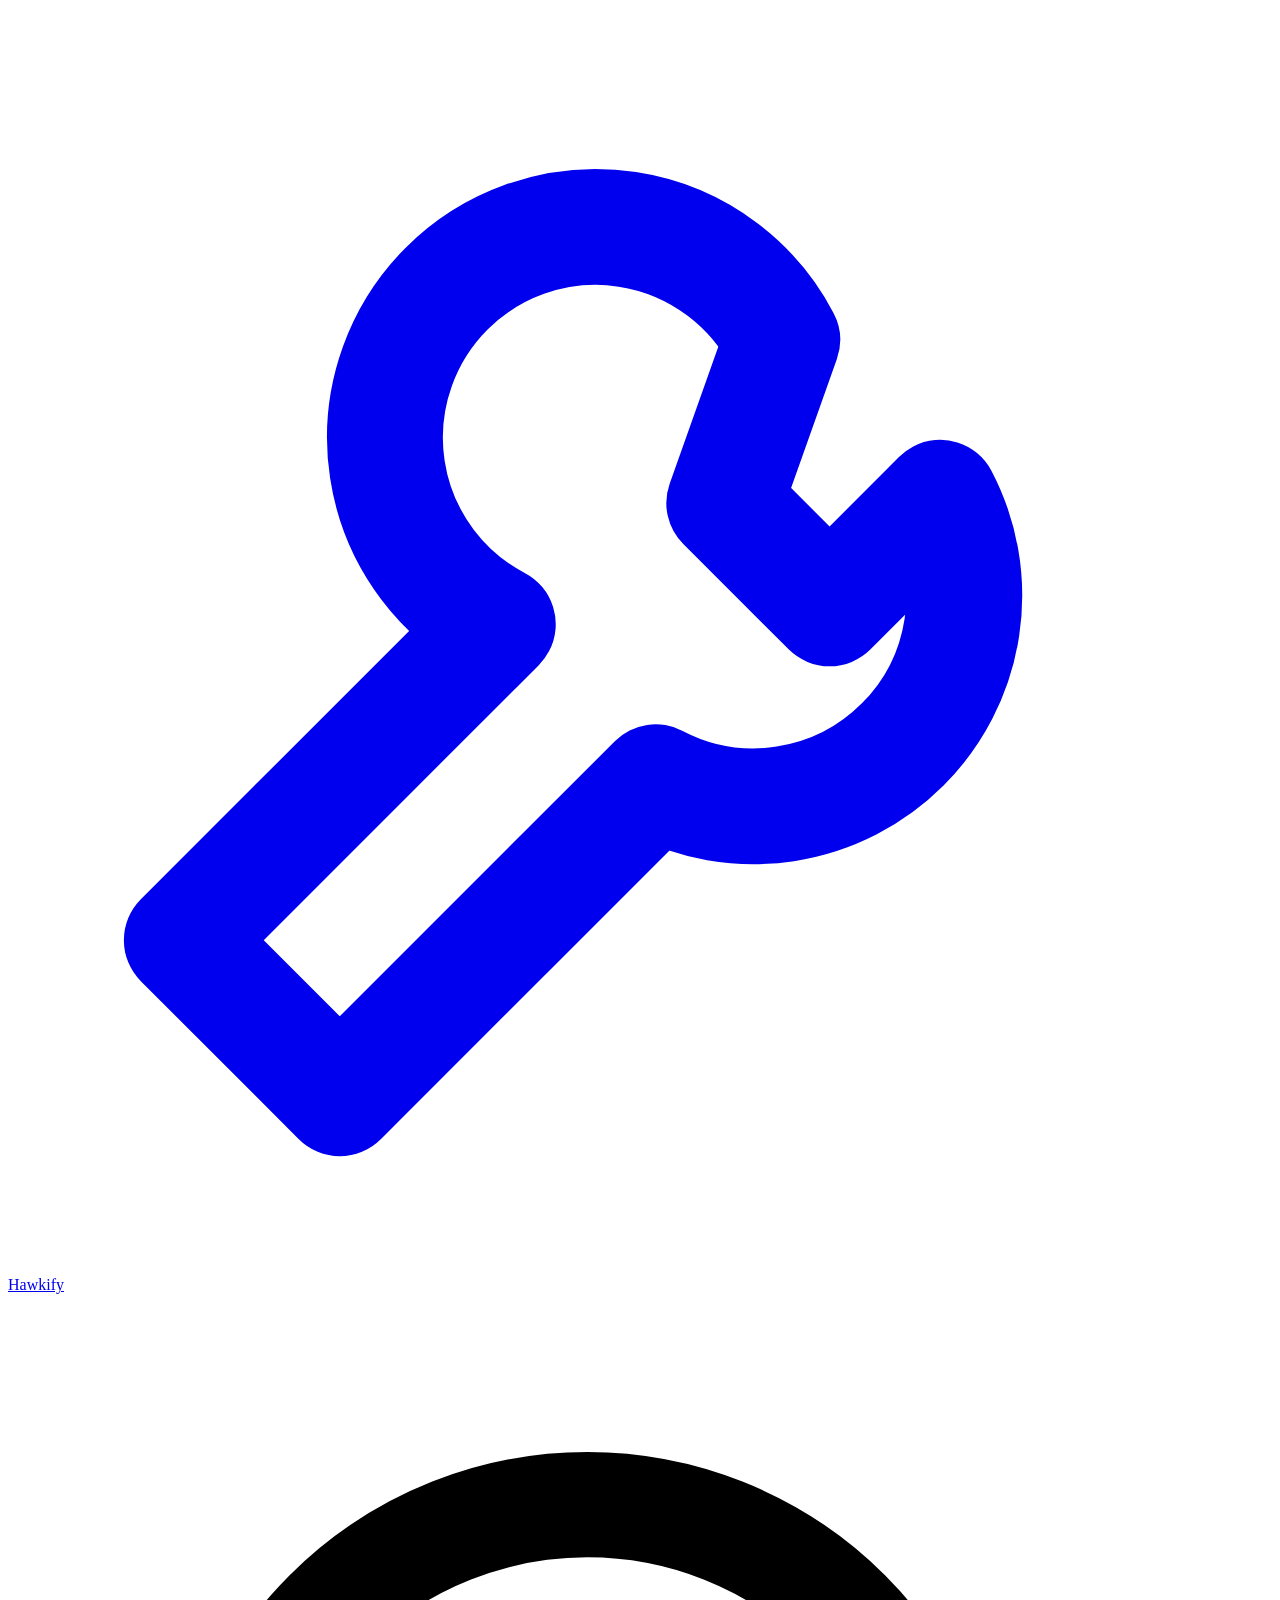
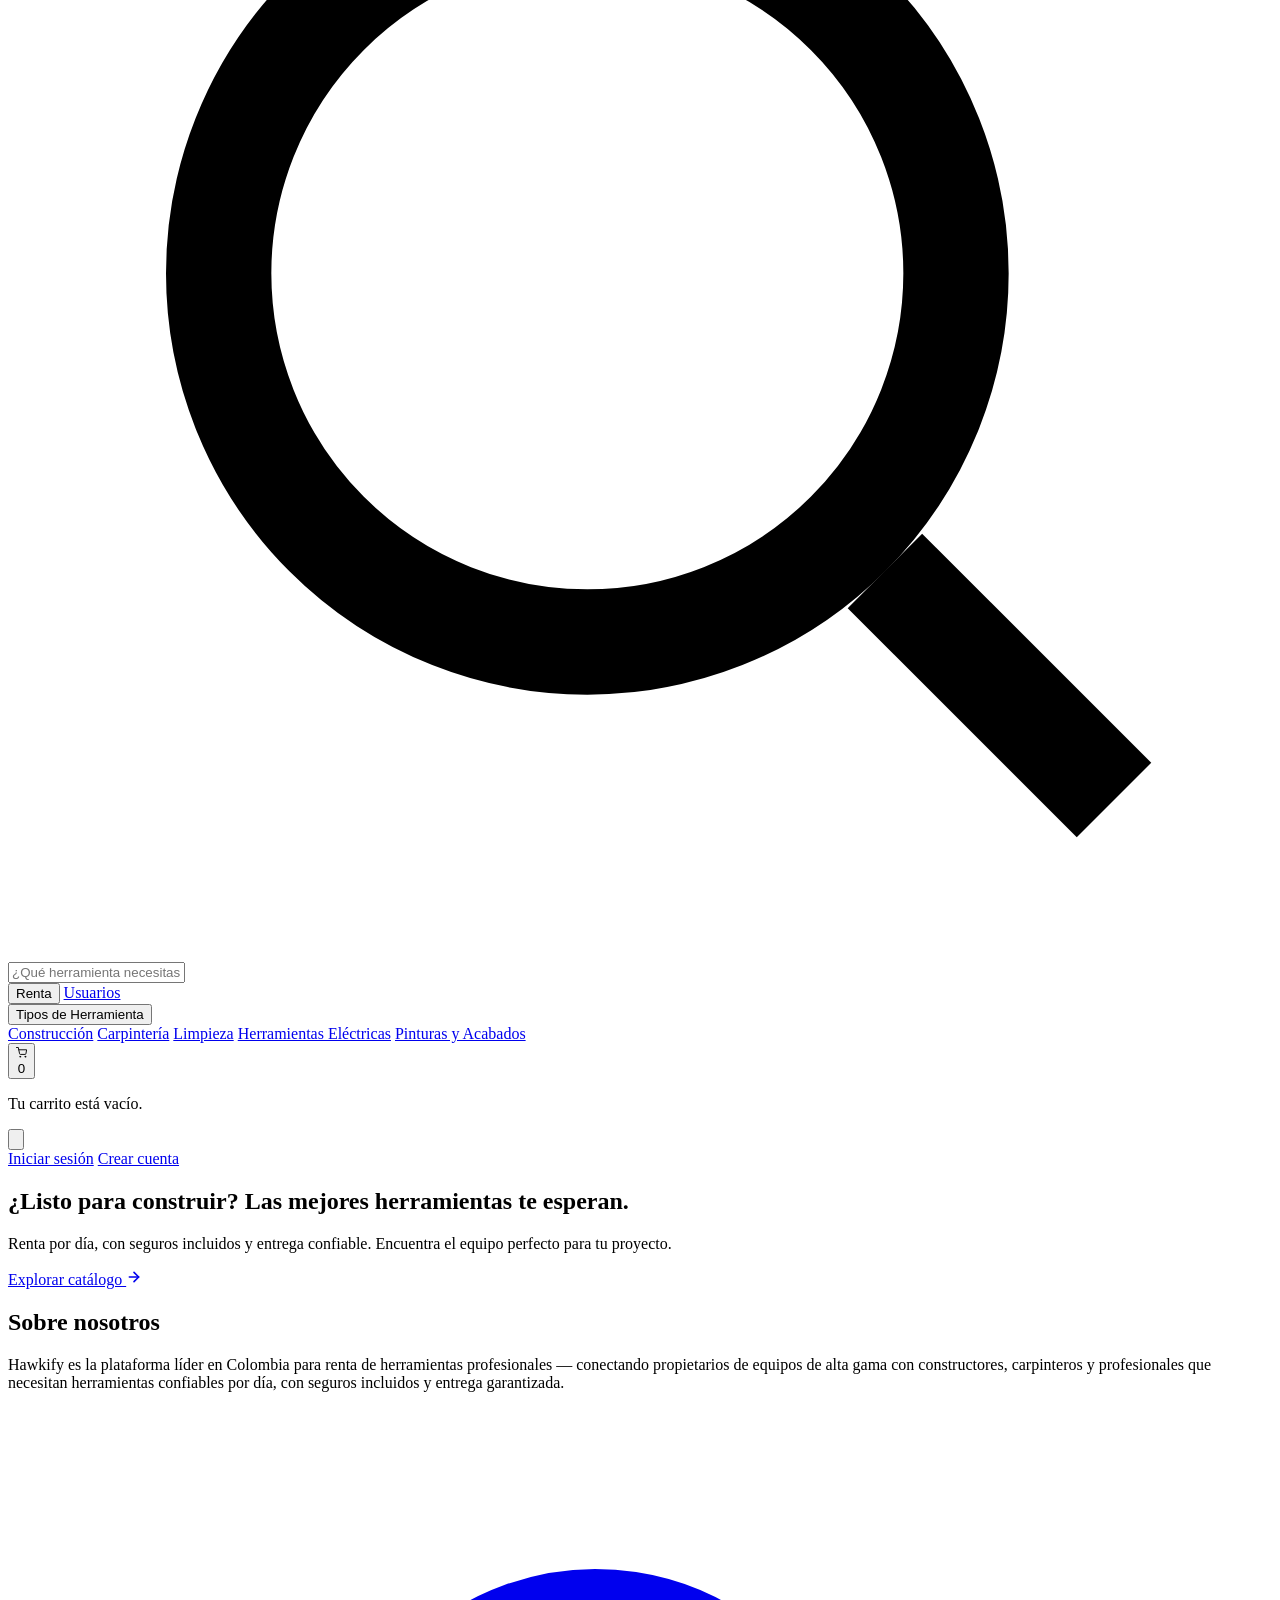
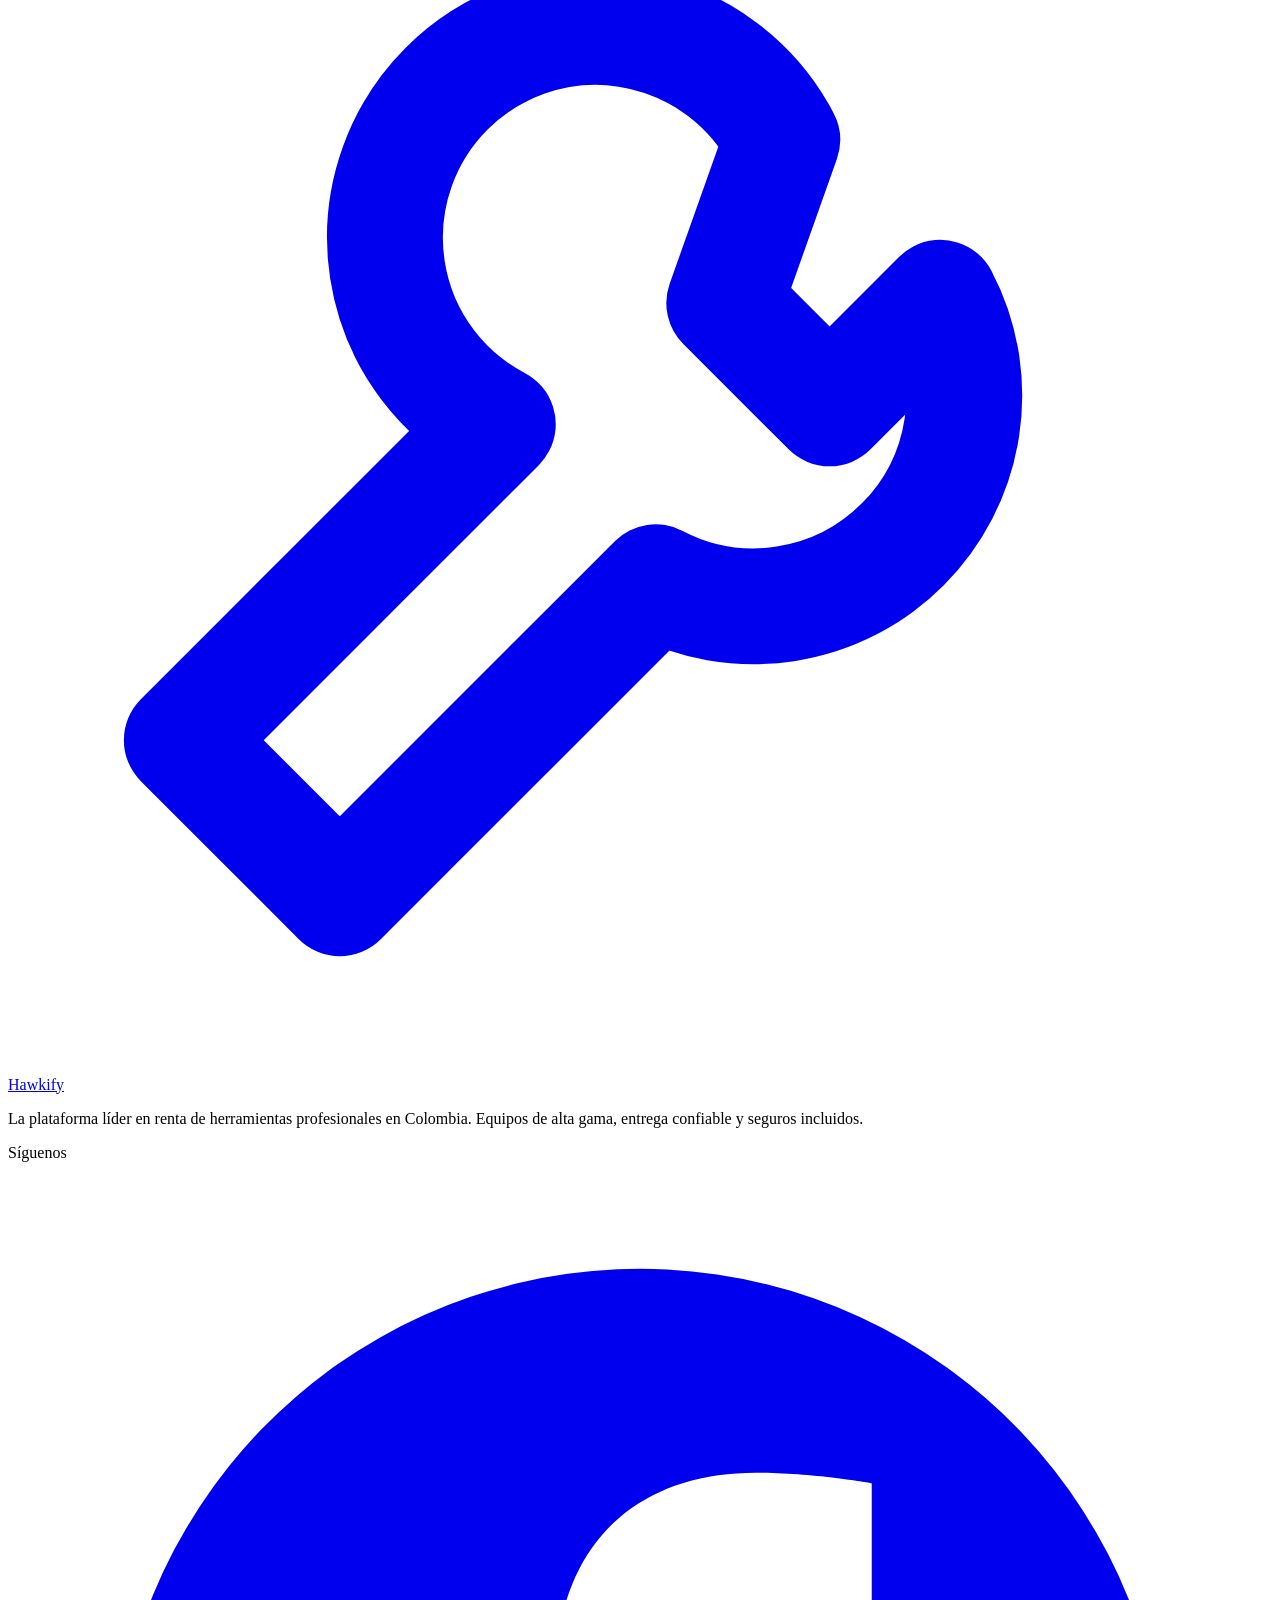
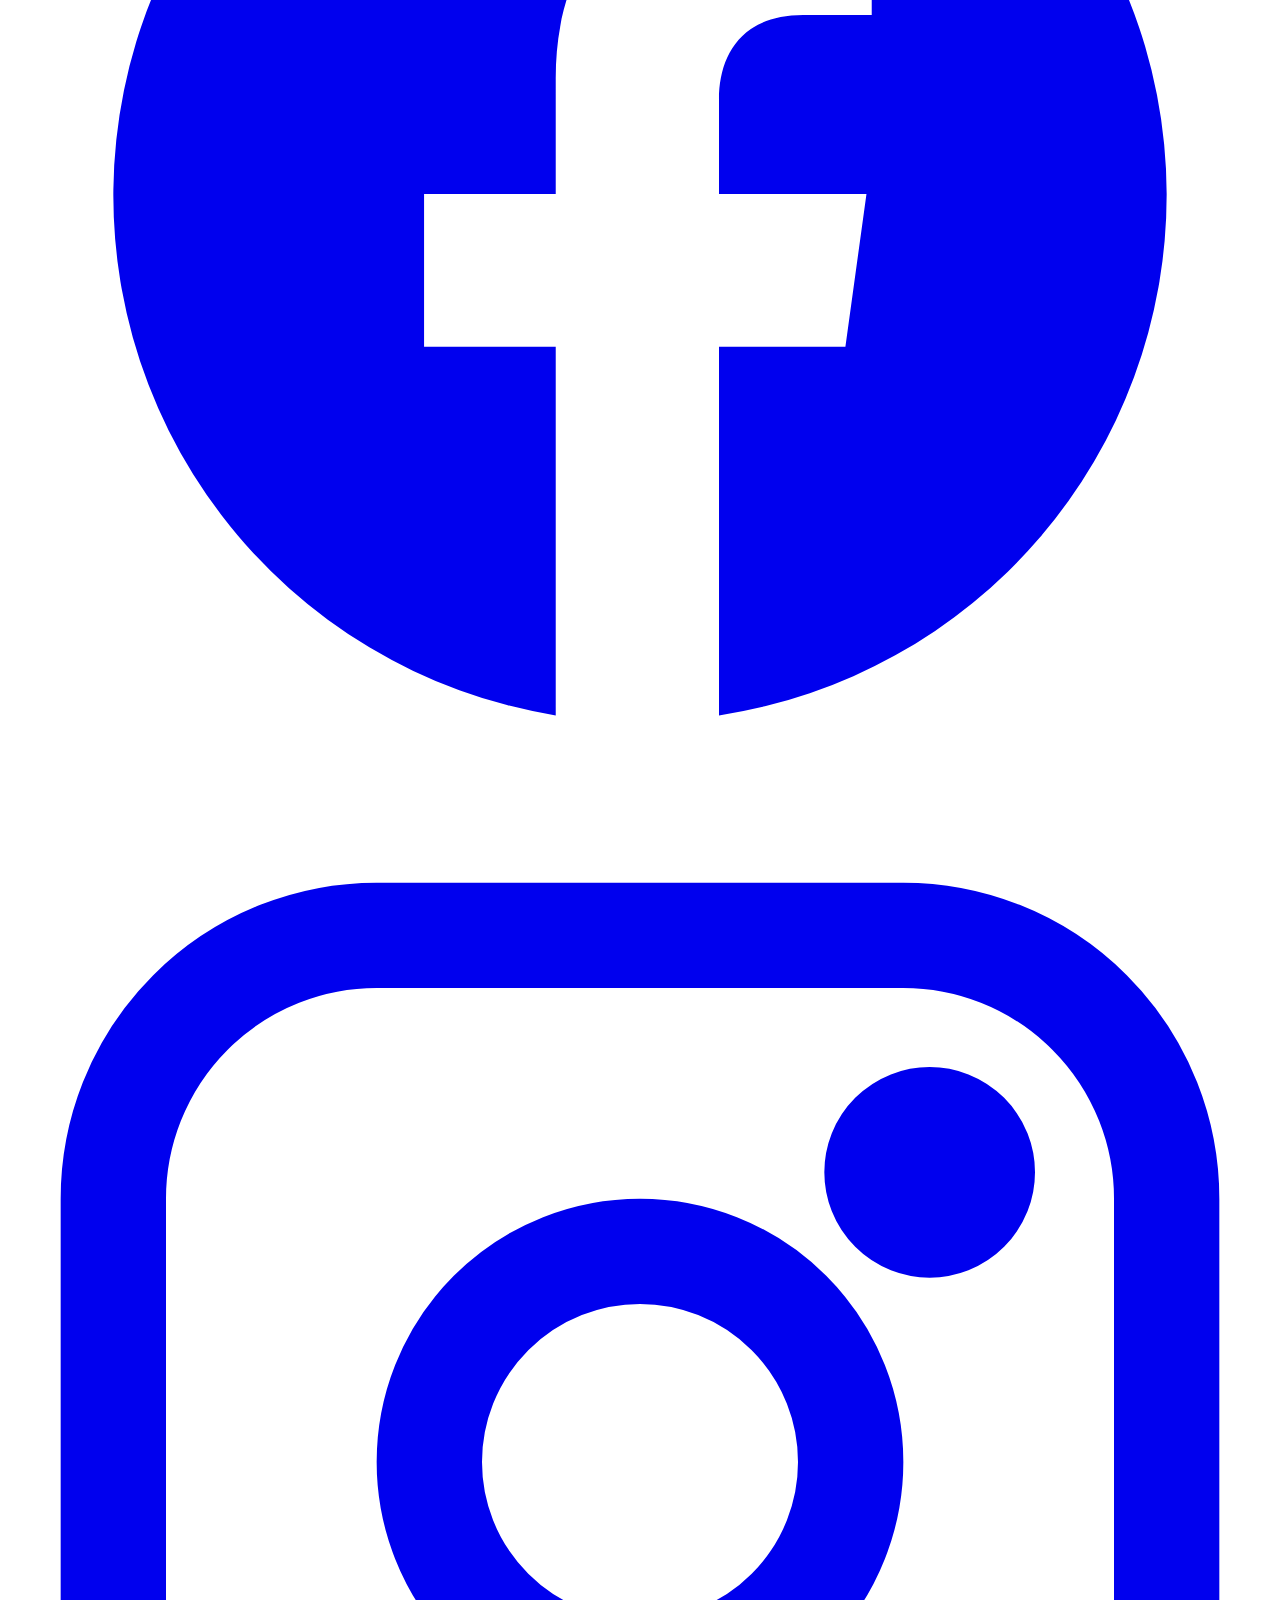
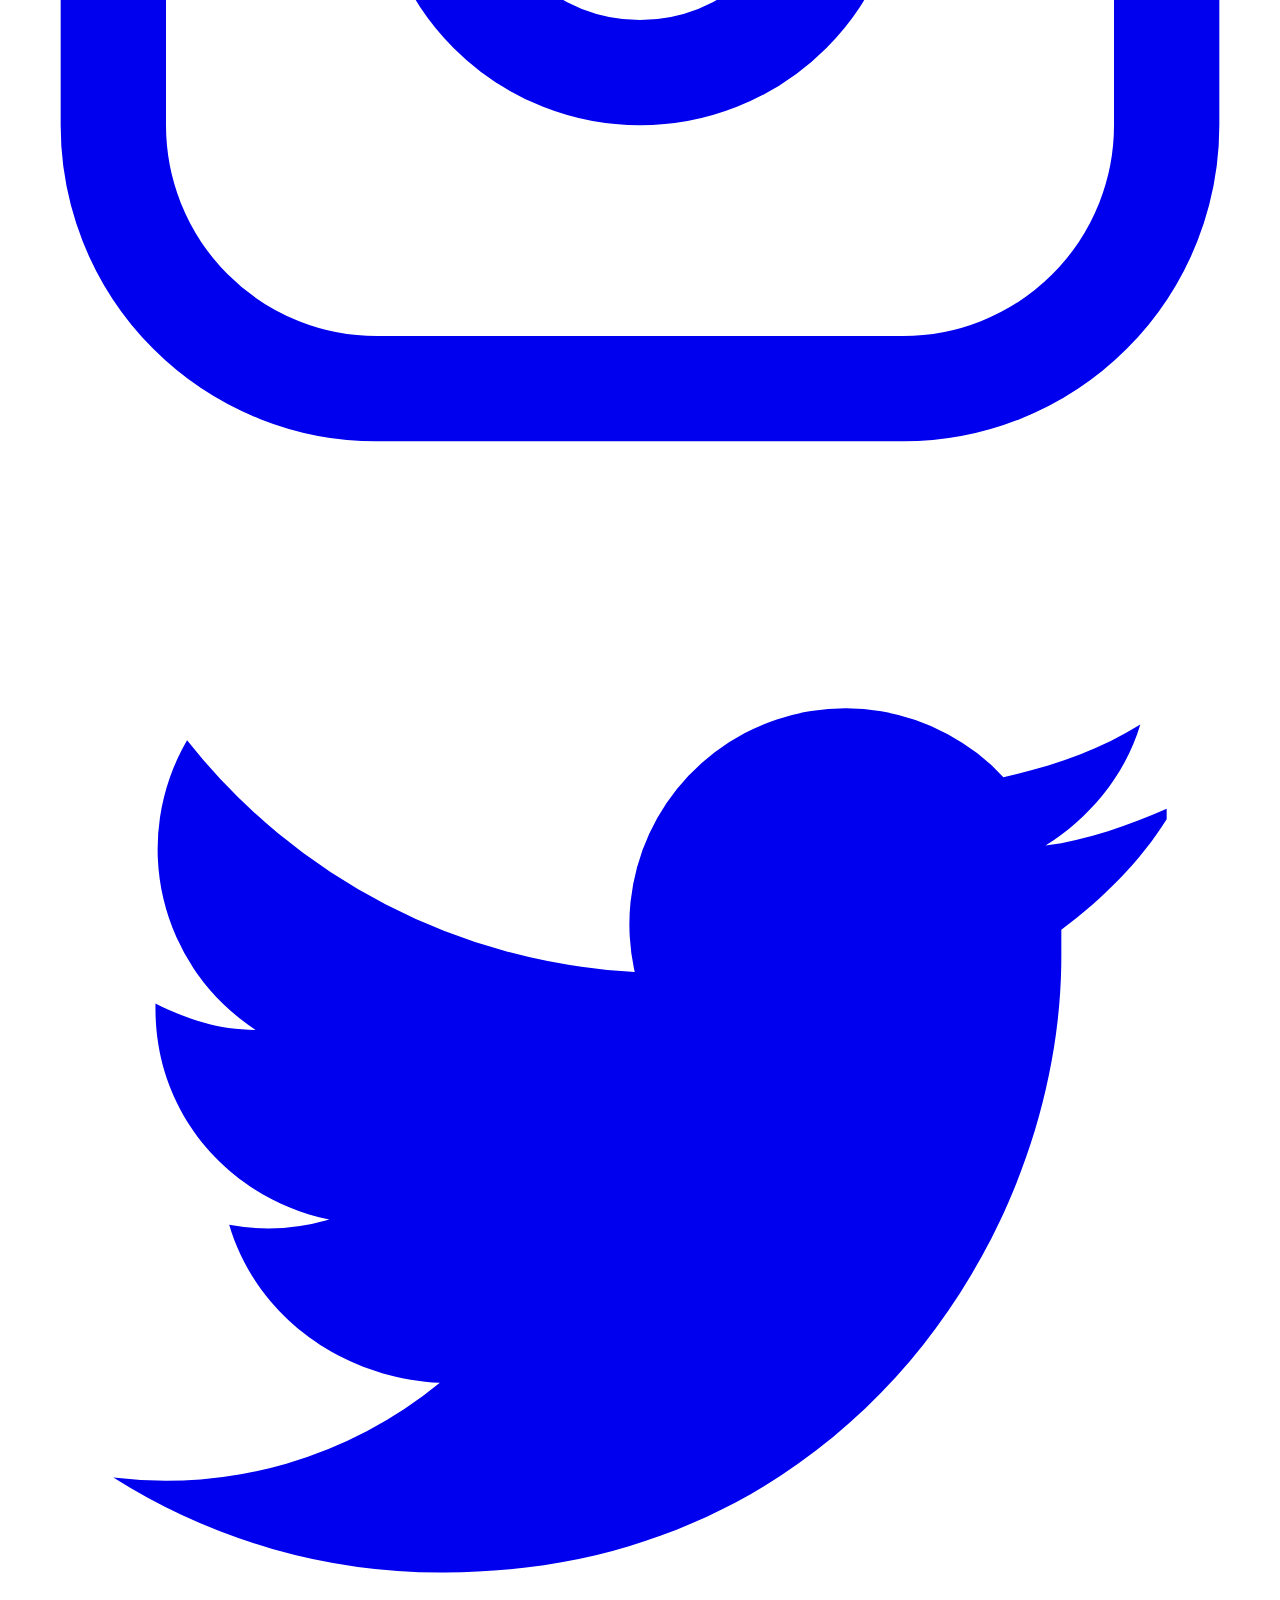
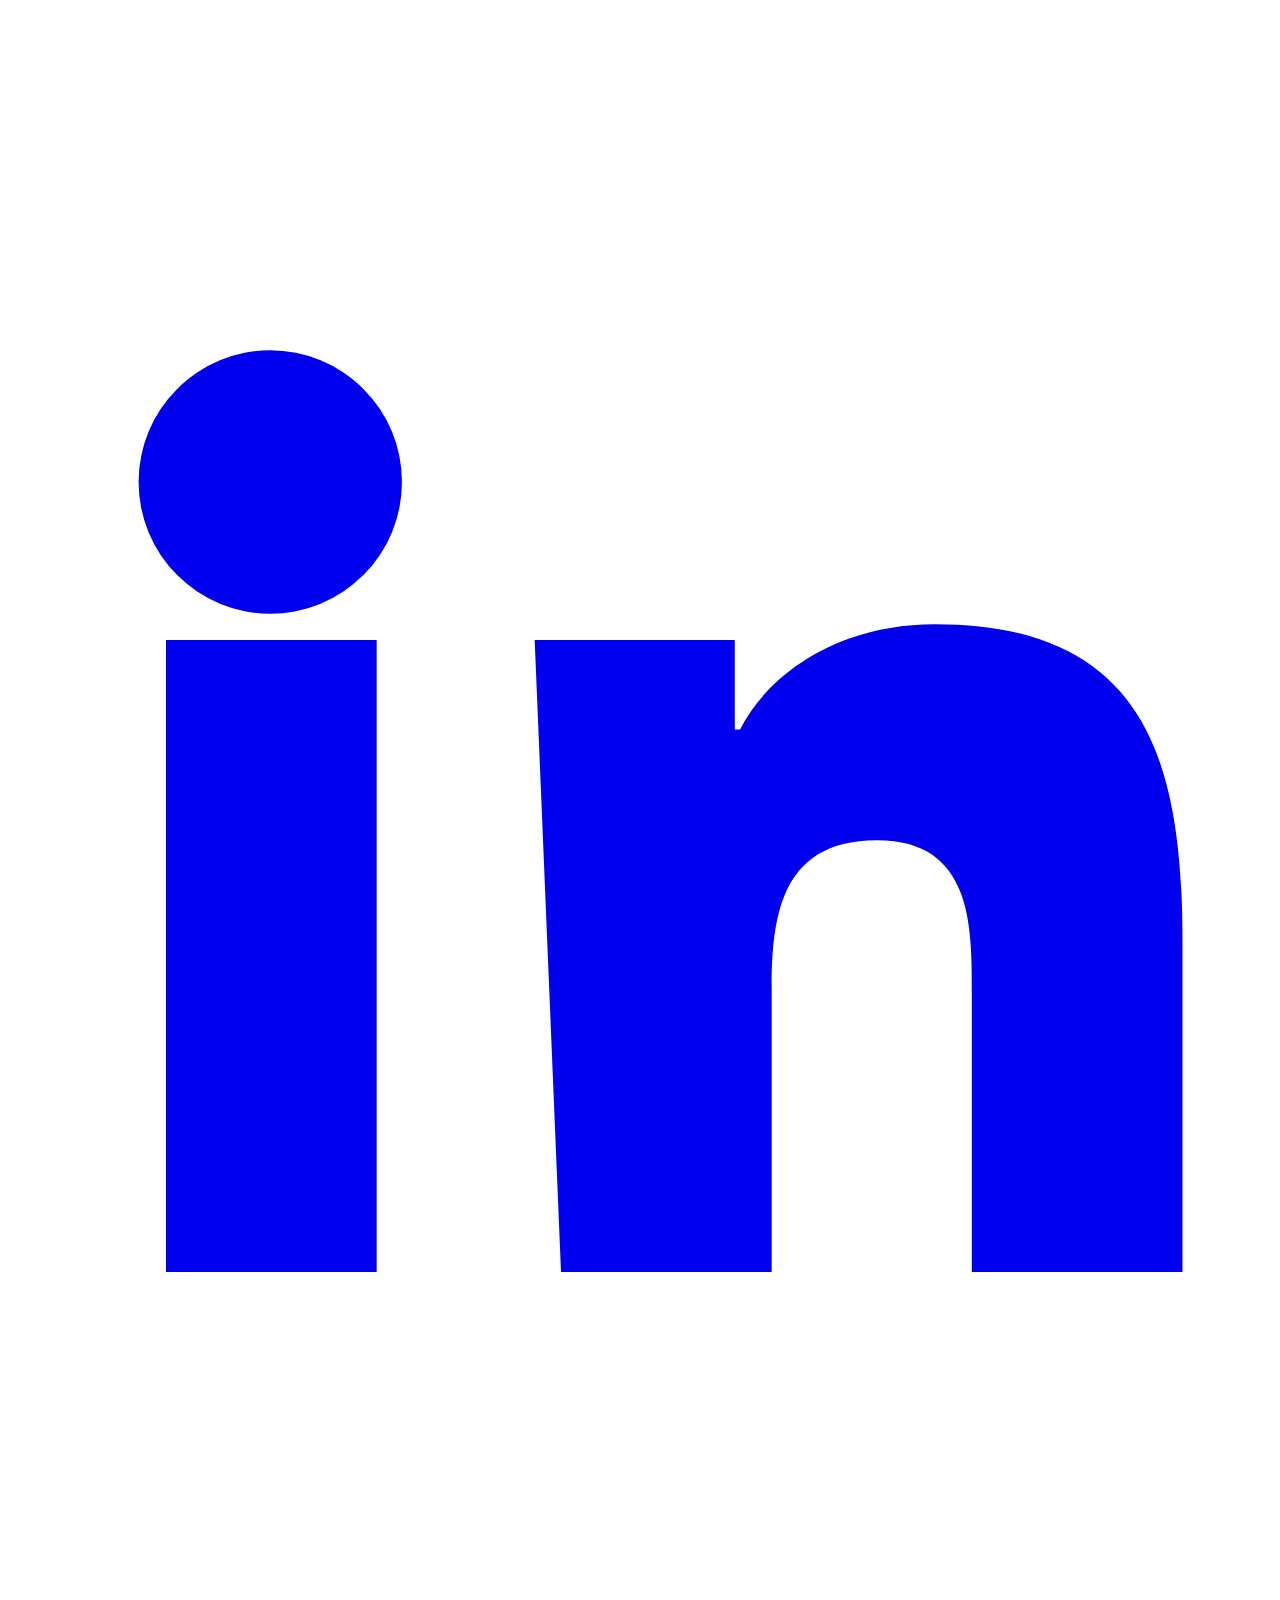
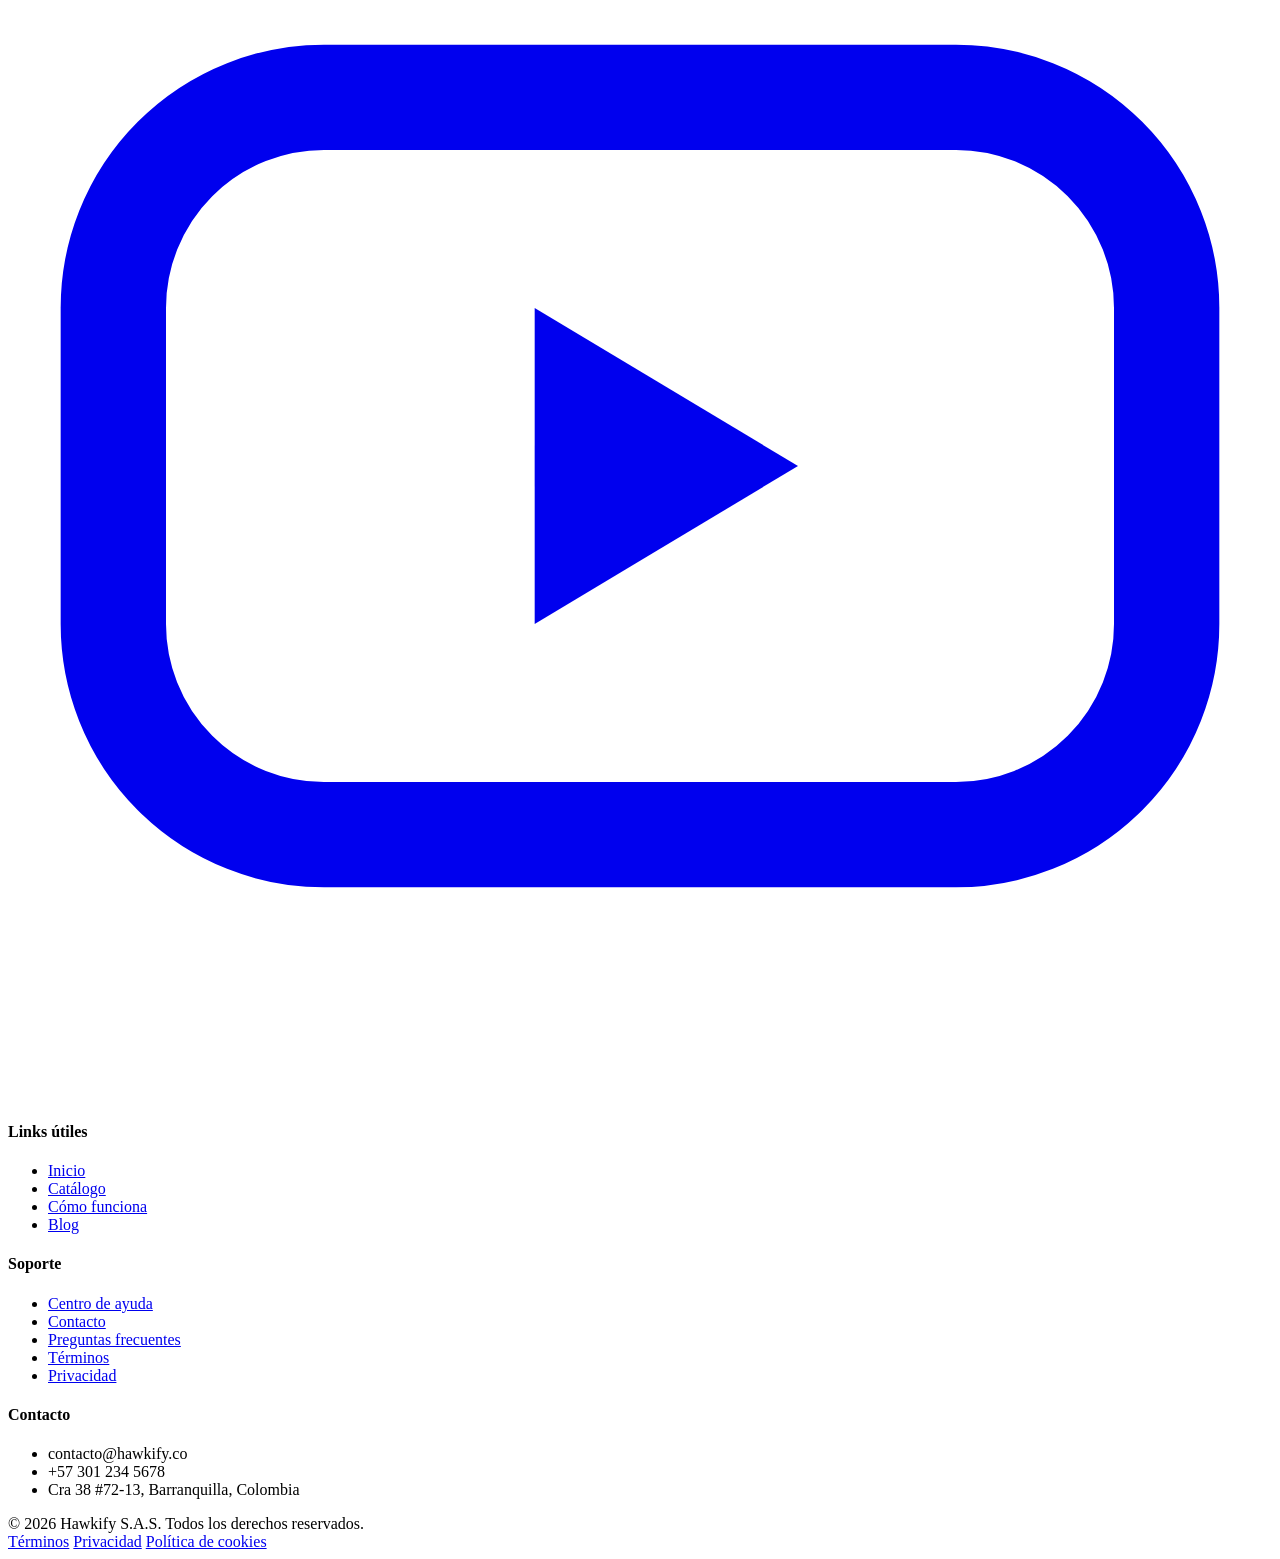
==== index.html @ 048ecea6 "Add files via upload" ====
<!DOCTYPE html>
<html lang="es">
<head>
<meta charset="UTF-8">
<meta name="viewport" content="width=device-width, initial-scale=1.0">
<title>Hawkify — Renta de herramientas profesionales</title>
<link rel="stylesheet" href="css/style.css">
</head>
<body>

<!-- ================= HEADER ================= -->
<header class="site-header">
  <div class="container">

    <a href="index.html" class="logo">
      <span class="logo-mark">
        <svg viewBox="0 0 24 24" fill="none" stroke="currentColor" stroke-width="2.2" stroke-linecap="round" stroke-linejoin="round"><path d="M14.7 6.3a4 4 0 1 0-5.4 5.4l-6 6 3 3 6-6a4 4 0 0 0 5.4-5.4l-2.1 2.1-2-2z"/></svg>
      </span>
      <span>Hawkify</span>
    </a>

    <div class="header-search">
      <svg viewBox="0 0 24 24" fill="none" stroke="currentColor" stroke-width="2"><circle cx="11" cy="11" r="7"/><line x1="21" y1="21" x2="16.65" y2="16.65"/></svg>
      <input type="text" placeholder="¿Qué herramienta necesitas hoy?" aria-label="Buscar herramienta">
    </div>

    <nav class="main-nav">
      <button class="nav-pill">Renta</button>
      <a href="#" class="nav-link">Usuarios</a>

      <div class="dropdown-wrap">
        <button class="nav-link" data-dropdown-toggle="tools-dropdown" aria-haspopup="true">Tipos de Herramienta</button>
        <div class="dropdown-panel" id="tools-dropdown">
          <a href="catalogo.html?cat=Construcci%C3%B3n">Construcción</a>
          <a href="catalogo.html?cat=Carpinter%C3%ADa">Carpintería</a>
          <a href="catalogo.html?cat=Limpieza">Limpieza</a>
          <a href="catalogo.html?cat=Herramientas+El%C3%A9ctricas">Herramientas Eléctricas</a>
          <a href="catalogo.html?cat=Pintura+y+Acabados">Pinturas y Acabados</a>
        </div>
      </div>
    </nav>

    <div class="header-icons">
      <div class="dropdown-wrap">
        <button class="icon-btn" data-dropdown-toggle="cart-dropdown" aria-label="Carrito" aria-haspopup="true">
          <svg viewBox="0 0 24 24" fill="none" stroke="currentColor" stroke-width="2" stroke-linecap="round" stroke-linejoin="round"><circle cx="9" cy="21" r="1"/><circle cx="20" cy="21" r="1"/><path d="M1 1h4l2.68 13.39a2 2 0 0 0 2 1.61h9.72a2 2 0 0 0 2-1.61L23 6H6"/></svg>
          <span class="cart-badge" id="cart-badge">0</span>
        </button>
        <div class="dropdown-panel cart-dropdown-panel" id="cart-dropdown">
          <p class="cart-empty">Tu carrito está vacío.</p>
        </div>
      </div>

      <div class="dropdown-wrap">
        <button class="icon-btn" data-dropdown-toggle="account-dropdown" aria-label="Cuenta" aria-haspopup="true">
          <svg viewBox="0 0 24 24" fill="none" stroke="currentColor" stroke-width="2" stroke-linecap="round" stroke-linejoin="round"><path d="M20 21v-2a4 4 0 0 0-4-4H8a4 4 0 0 0-4 4v2"/><circle cx="12" cy="7" r="4"/></svg>
        </button>
        <div class="dropdown-panel account-panel" id="account-dropdown">
          <a href="login.html">Iniciar sesión</a>
          <a href="signup.html">Crear cuenta</a>
        </div>
      </div>
    </div>

    <div class="header-flex-spacer"></div>

  </div>
</header>

<!-- ================= HERO ================= -->
<section class="hero">
  <div class="container">
    <h1>¿Listo para construir? Las mejores herramientas te esperan.</h1>
    <p>Renta por día, con seguros incluidos y entrega confiable. Encuentra el equipo perfecto para tu proyecto.</p>
    <a href="catalogo.html" class="btn btn-gold">
      Explorar catálogo
      <svg viewBox="0 0 24 24" fill="none" stroke="currentColor" stroke-width="2.4" stroke-linecap="round" stroke-linejoin="round" width="16" height="16"><line x1="5" y1="12" x2="19" y2="12"/><polyline points="12 5 19 12 12 19"/></svg>
    </a>
  </div>
</section>

<!-- ================= SOBRE NOSOTROS ================= -->
<section class="about">
  <div class="container">
    <h2>Sobre nosotros</h2>
    <p>Hawkify es la plataforma líder en Colombia para renta de herramientas profesionales — conectando propietarios de equipos de alta gama con constructores, carpinteros y profesionales que necesitan herramientas confiables por día, con seguros incluidos y entrega garantizada.</p>
  </div>
</section>

<!-- ================= FILAS POR CATEGORÍA ================= -->
<section class="container" id="home-rows">
  <!-- Generado por JavaScript: renderHomeRows() en js/script.js -->
</section>

<!-- ================= FOOTER ================= -->
<footer class="site-footer">
  <div class="container">
    <div class="footer-grid">

      <div class="footer-about">
        <a href="index.html" class="logo">
          <span class="logo-mark">
            <svg viewBox="0 0 24 24" fill="none" stroke="currentColor" stroke-width="2.2" stroke-linecap="round" stroke-linejoin="round"><path d="M14.7 6.3a4 4 0 1 0-5.4 5.4l-6 6 3 3 6-6a4 4 0 0 0 5.4-5.4l-2.1 2.1-2-2z"/></svg>
          </span>
          <span>Hawkify</span>
        </a>
        <p>La plataforma líder en renta de herramientas profesionales en Colombia. Equipos de alta gama, entrega confiable y seguros incluidos.</p>
        <span class="footer-label" style="margin-top:20px;">Síguenos</span>
        <div class="social-row">
          <a href="#" aria-label="Facebook"><svg viewBox="0 0 24 24" fill="currentColor"><path d="M22 12a10 10 0 1 0-11.6 9.9v-7H7.9V12h2.5V9.8c0-2.5 1.5-3.9 3.8-3.9 1.1 0 2.2.2 2.2.2v2.5h-1.3c-1.2 0-1.6.8-1.6 1.6V12h2.8l-.4 2.9h-2.4v7A10 10 0 0 0 22 12"/></svg></a>
          <a href="#" aria-label="Instagram"><svg viewBox="0 0 24 24" fill="none" stroke="currentColor" stroke-width="2"><rect x="2" y="2" width="20" height="20" rx="5"/><circle cx="12" cy="12" r="4"/><circle cx="17.5" cy="6.5" r="1"/></svg></a>
          <a href="#" aria-label="Twitter"><svg viewBox="0 0 24 24" fill="currentColor"><path d="M22 5.9c-.7.3-1.5.6-2.3.7.8-.5 1.5-1.3 1.8-2.3-.8.5-1.7.8-2.6 1a4.1 4.1 0 0 0-7 3.7A11.6 11.6 0 0 1 3.4 4.6a4.1 4.1 0 0 0 1.3 5.5c-.7 0-1.3-.2-1.9-.5v.1c0 2 1.4 3.6 3.3 4a4.1 4.1 0 0 1-1.9.1c.5 1.7 2.1 2.9 4 3A8.2 8.2 0 0 1 2 18.6a11.6 11.6 0 0 0 6.3 1.8c7.5 0 11.7-6.3 11.7-11.7v-.5c.8-.6 1.5-1.3 2-2.1"/></svg></a>
          <a href="#" aria-label="LinkedIn"><svg viewBox="0 0 24 24" fill="currentColor"><path d="M4.98 3.5a2.5 2.5 0 1 1 0 5 2.5 2.5 0 0 1 0-5M3 9h4v12H3zM10 9h3.8v1.7h.1c.5-1 1.8-2 3.7-2 4 0 4.7 2.6 4.7 6V21h-4v-5.3c0-1.3 0-2.9-1.8-2.9s-2 1.4-2 2.8V21h-4z"/></svg></a>
          <a href="#" aria-label="YouTube"><svg viewBox="0 0 24 24" fill="none" stroke="currentColor" stroke-width="2"><rect x="2" y="5" width="20" height="14" rx="4"/><polygon points="10 9 15 12 10 15" fill="currentColor" stroke="none"/></svg></a>
        </div>
      </div>

      <div class="footer-col">
        <h4>Links útiles</h4>
        <ul>
          <li><a href="index.html">Inicio</a></li>
          <li><a href="catalogo.html">Catálogo</a></li>
          <li><a href="#">Cómo funciona</a></li>
          <li><a href="#">Blog</a></li>
        </ul>
      </div>

      <div class="footer-col">
        <h4>Soporte</h4>
        <ul>
          <li><a href="#">Centro de ayuda</a></li>
          <li><a href="#">Contacto</a></li>
          <li><a href="faq.html">Preguntas frecuentes</a></li>
          <li><a href="#">Términos</a></li>
          <li><a href="#">Privacidad</a></li>
        </ul>
      </div>

      <div class="footer-col">
        <h4>Contacto</h4>
        <ul class="footer-contact">
          <li>contacto@hawkify.co</li>
          <li>+57 301 234 5678</li>
          <li>Cra 38 #72-13, Barranquilla, Colombia</li>
        </ul>
      </div>

    </div>

    <div class="footer-bottom">
      <span>© 2026 Hawkify S.A.S. Todos los derechos reservados.</span>
      <div class="legal-links">
        <a href="#">Términos</a>
        <a href="#">Privacidad</a>
        <a href="#">Política de cookies</a>
      </div>
    </div>
  </div>
</footer>

<script src="js/products.js"></script>
<script src="js/script.js"></script>
</body>
</html>
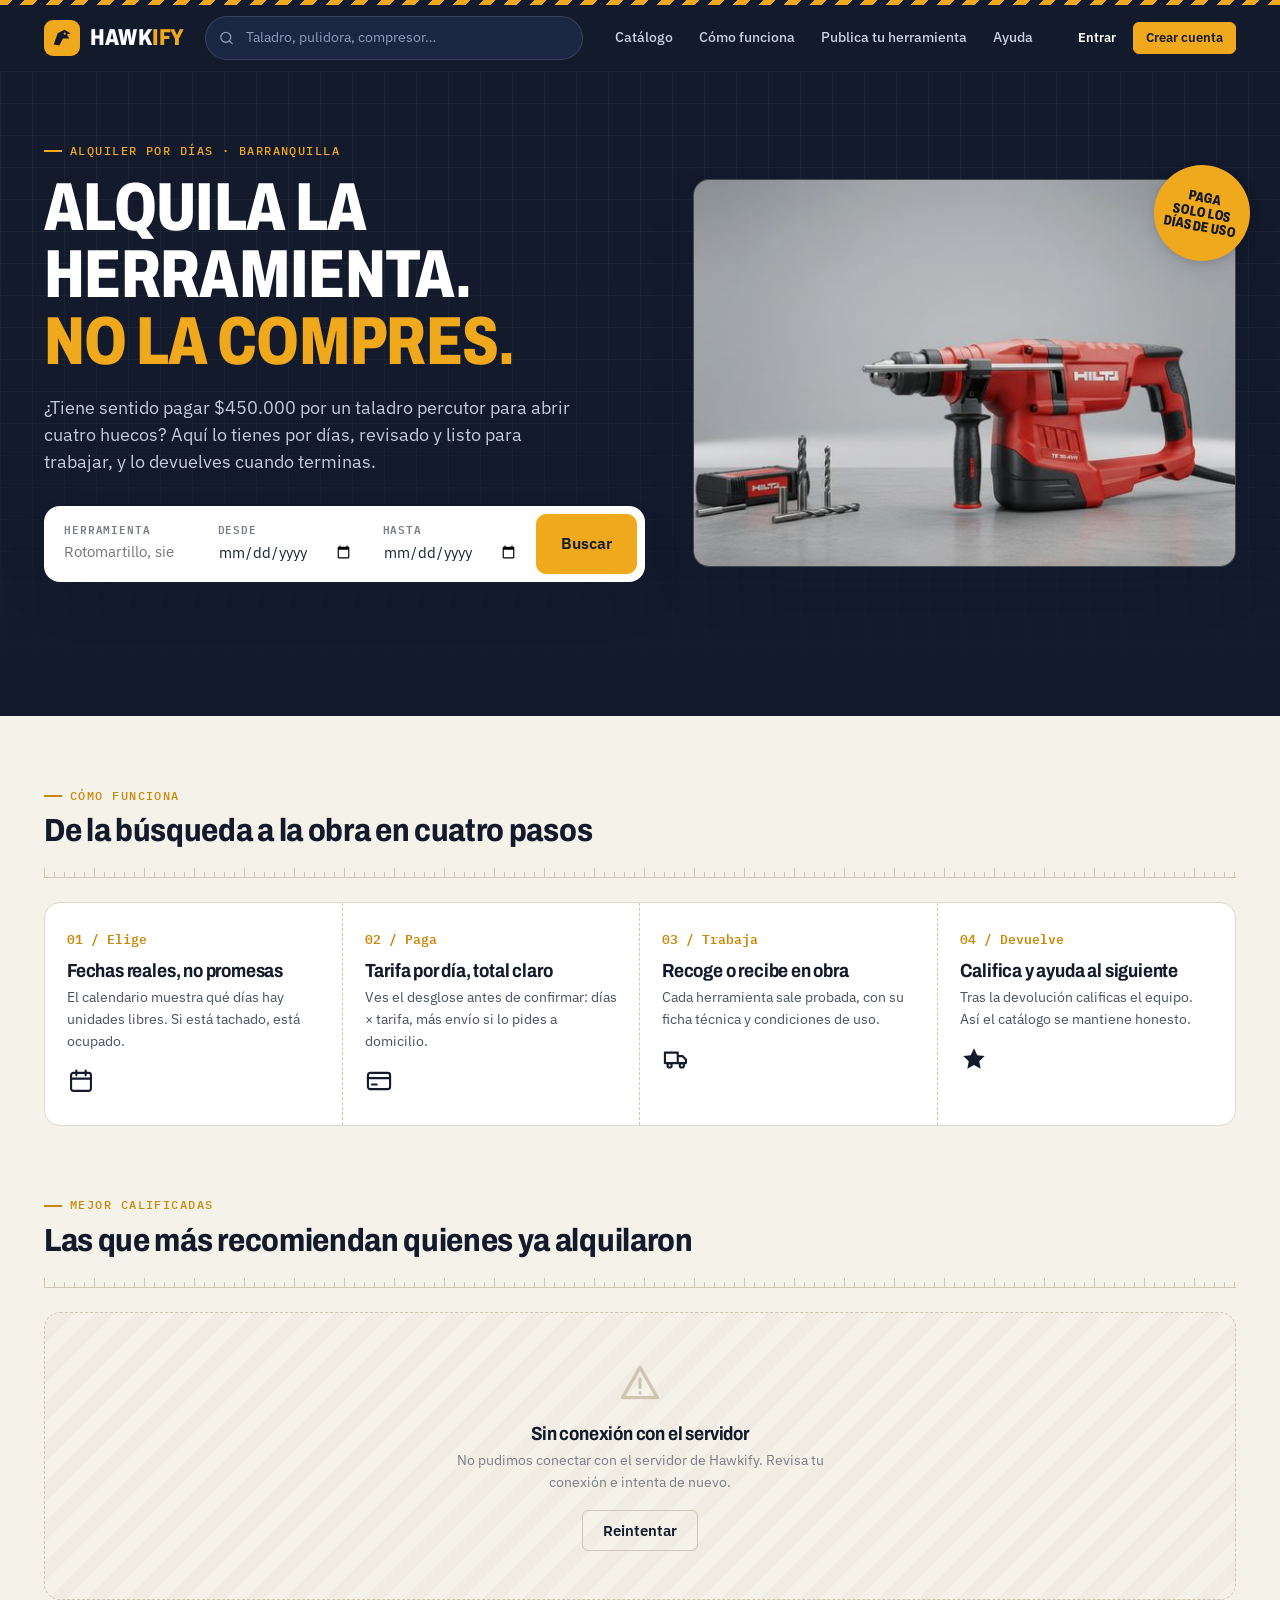
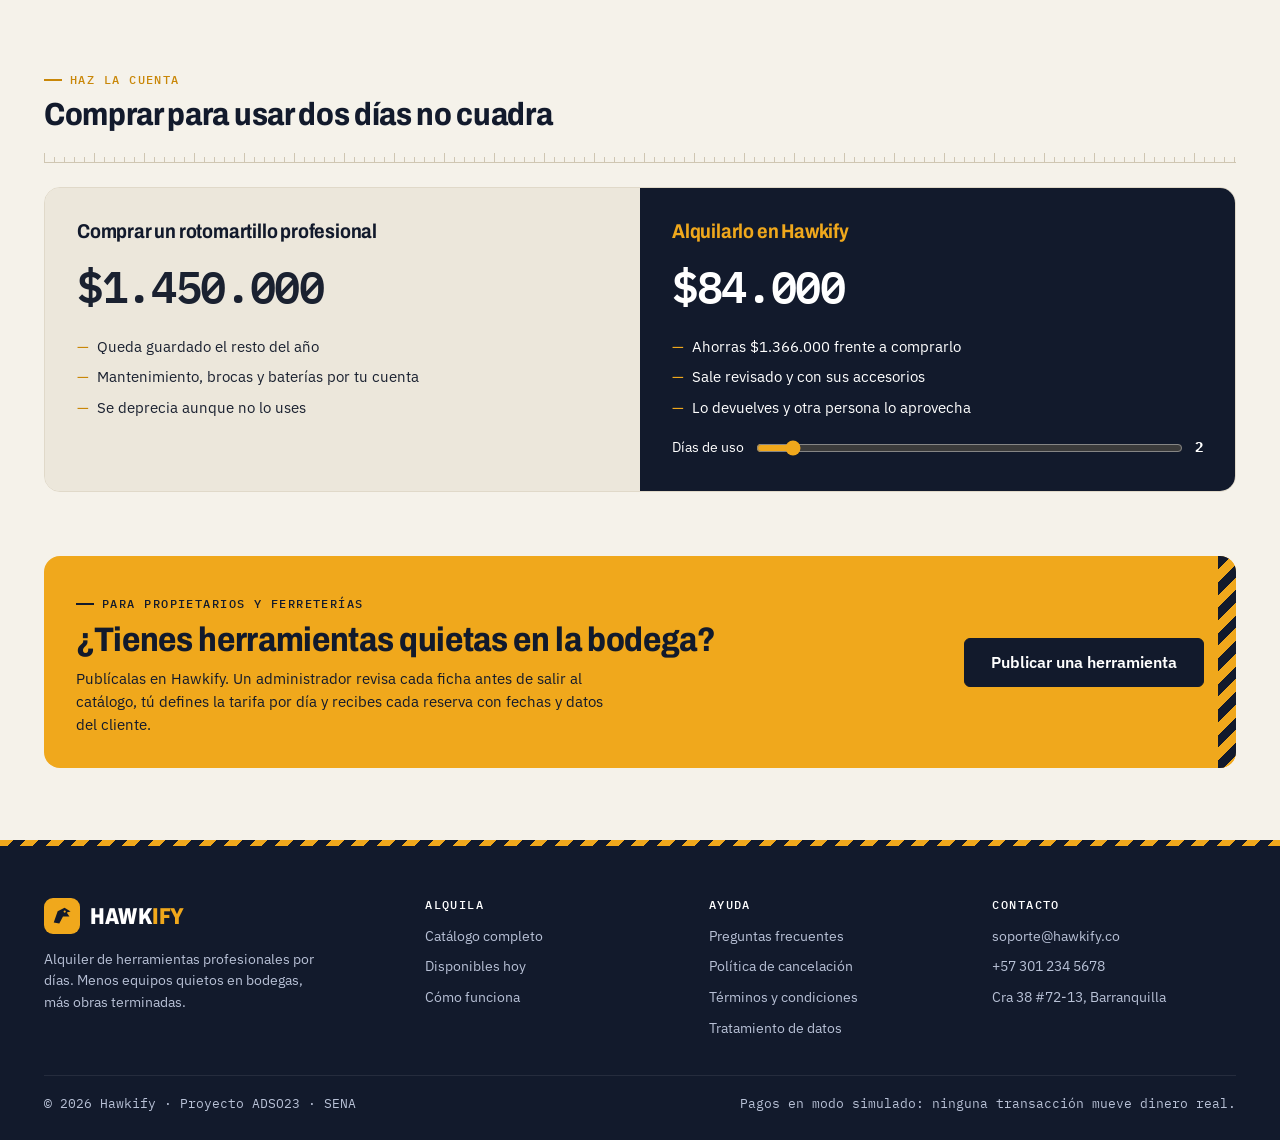
==== commit 5b9d494b: "Rediseño completo del frontend conectado a la API - Sistema de diseño propio (ficha técnica de talle" ====
--- a/index.html
+++ b/index.html
@@ -3,162 +3,170 @@
 <head>
 <meta charset="UTF-8">
 <meta name="viewport" content="width=device-width, initial-scale=1.0">
-<title>Hawkify — Renta de herramientas profesionales</title>
+<title>Hawkify · Alquiler de herramientas por días</title>
+<meta name="description" content="Alquila taladros, sierras, rotomartillos y equipos de obra por días en Barranquilla. Pagas solo los días que usas la herramienta.">
+<meta name="theme-color" content="#121a2c">
+<link rel="icon" href="assets/favicon.svg" type="image/svg+xml">
 <link rel="stylesheet" href="css/style.css">
+<script type="module" src="js/paginas/inicio.js"></script>
 </head>
 <body>
+<div id="cabecera"></div>
 
-<!-- ================= HEADER ================= -->
-<header class="site-header">
-  <div class="container">
+<main>
+  <section class="hero">
+    <div class="contenedor hero-grid">
+      <div>
+        <span class="sobretitulo" style="color:var(--oro)">Alquiler por días · Barranquilla</span>
+        <h1 style="margin-top:14px">Alquila la herramienta.<span class="resalte">No la compres.</span></h1>
+        <p class="bajada">¿Tiene sentido pagar $450.000 por un taladro percutor para abrir cuatro huecos? Aquí lo tienes por días, revisado y listo para trabajar, y lo devuelves cuando terminas.</p>
 
-    <a href="index.html" class="logo">
-      <span class="logo-mark">
-        <svg viewBox="0 0 24 24" fill="none" stroke="currentColor" stroke-width="2.2" stroke-linecap="round" stroke-linejoin="round"><path d="M14.7 6.3a4 4 0 1 0-5.4 5.4l-6 6 3 3 6-6a4 4 0 0 0 5.4-5.4l-2.1 2.1-2-2z"/></svg>
-      </span>
-      <span>Hawkify</span>
-    </a>
+        <form class="buscador-hero" id="buscador-hero" action="catalogo.html">
+          <label><span>Herramienta</span><input name="q" type="search" placeholder="Rotomartillo, sierra, pulidora…" autocomplete="off"></label>
+          <label><span>Desde</span><input name="desde" type="date"></label>
+          <label><span>Hasta</span><input name="hasta" type="date"></label>
+          <button class="btn btn-lg" type="submit">Buscar</button>
+        </form>
 
-    <div class="header-search">
-      <svg viewBox="0 0 24 24" fill="none" stroke="currentColor" stroke-width="2"><circle cx="11" cy="11" r="7"/><line x1="21" y1="21" x2="16.65" y2="16.65"/></svg>
-      <input type="text" placeholder="¿Qué herramienta necesitas hoy?" aria-label="Buscar herramienta">
-    </div>
-
-    <nav class="main-nav">
-      <button class="nav-pill">Renta</button>
-      <a href="#" class="nav-link">Usuarios</a>
-
-      <div class="dropdown-wrap">
-        <button class="nav-link" data-dropdown-toggle="tools-dropdown" aria-haspopup="true">Tipos de Herramienta</button>
-        <div class="dropdown-panel" id="tools-dropdown">
-          <a href="catalogo.html?cat=Construcci%C3%B3n">Construcción</a>
-          <a href="catalogo.html?cat=Carpinter%C3%ADa">Carpintería</a>
-          <a href="catalogo.html?cat=Limpieza">Limpieza</a>
-          <a href="catalogo.html?cat=Herramientas+El%C3%A9ctricas">Herramientas Eléctricas</a>
-          <a href="catalogo.html?cat=Pintura+y+Acabados">Pinturas y Acabados</a>
-        </div>
-      </div>
-    </nav>
-
-    <div class="header-icons">
-      <div class="dropdown-wrap">
-        <button class="icon-btn" data-dropdown-toggle="cart-dropdown" aria-label="Carrito" aria-haspopup="true">
-          <svg viewBox="0 0 24 24" fill="none" stroke="currentColor" stroke-width="2" stroke-linecap="round" stroke-linejoin="round"><circle cx="9" cy="21" r="1"/><circle cx="20" cy="21" r="1"/><path d="M1 1h4l2.68 13.39a2 2 0 0 0 2 1.61h9.72a2 2 0 0 0 2-1.61L23 6H6"/></svg>
-          <span class="cart-badge" id="cart-badge">0</span>
-        </button>
-        <div class="dropdown-panel cart-dropdown-panel" id="cart-dropdown">
-          <p class="cart-empty">Tu carrito está vacío.</p>
-        </div>
+        <div class="hero-cifras" id="hero-cifras"></div>
       </div>
 
-      <div class="dropdown-wrap">
-        <button class="icon-btn" data-dropdown-toggle="account-dropdown" aria-label="Cuenta" aria-haspopup="true">
-          <svg viewBox="0 0 24 24" fill="none" stroke="currentColor" stroke-width="2" stroke-linecap="round" stroke-linejoin="round"><path d="M20 21v-2a4 4 0 0 0-4-4H8a4 4 0 0 0-4 4v2"/><circle cx="12" cy="7" r="4"/></svg>
-        </button>
-        <div class="dropdown-panel account-panel" id="account-dropdown">
-          <a href="login.html">Iniciar sesión</a>
-          <a href="signup.html">Crear cuenta</a>
+      <div class="hero-visual" id="hero-visual">
+        <div class="hero-foto"><img src="assets/products/rotomartillo-hilti.jpg" alt="Rotomartillo sobre banco de trabajo"></div>
+        <div class="hero-sello">Paga<br>solo los<br>días de uso</div>
+      </div>
+    </div>
+  </section>
+
+  <section class="seccion" id="como-funciona">
+    <div class="contenedor">
+      <div class="seccion-titulo">
+        <div>
+          <span class="sobretitulo">Cómo funciona</span>
+          <h2 style="margin-top:8px">De la búsqueda a la obra en cuatro pasos</h2>
+        </div>
+        <div class="regla"></div>
+      </div>
+      <div class="pasos">
+        <div class="paso">
+          <span class="numero">01 / Elige</span>
+          <h3>Fechas reales, no promesas</h3>
+          <p>El calendario muestra qué días hay unidades libres. Si está tachado, está ocupado.</p>
+          <svg viewBox="0 0 24 24" fill="none" stroke="currentColor" stroke-width="1.8" stroke-linecap="round" stroke-linejoin="round"><rect x="3.5" y="5" width="17" height="15.5" rx="2"/><path d="M3.5 10h17M8 3v4M16 3v4"/></svg>
+        </div>
+        <div class="paso">
+          <span class="numero">02 / Paga</span>
+          <h3>Tarifa por día, total claro</h3>
+          <p>Ves el desglose antes de confirmar: días × tarifa, más envío si lo pides a domicilio.</p>
+          <svg viewBox="0 0 24 24" fill="none" stroke="currentColor" stroke-width="1.8" stroke-linecap="round" stroke-linejoin="round"><rect x="2.5" y="5" width="19" height="14" rx="2"/><path d="M2.5 9.5h19M6 15h4"/></svg>
+        </div>
+        <div class="paso">
+          <span class="numero">03 / Trabaja</span>
+          <h3>Recoge o recibe en obra</h3>
+          <p>Cada herramienta sale probada, con su ficha técnica y condiciones de uso.</p>
+          <svg viewBox="0 0 24 24" fill="none" stroke="currentColor" stroke-width="1.8" stroke-linecap="round" stroke-linejoin="round"><path d="M2.5 6.5h11v9h-11zM13.5 9.5h4l3 3v3h-7z"/><circle cx="6.5" cy="17.5" r="1.8"/><circle cx="17" cy="17.5" r="1.8"/></svg>
+        </div>
+        <div class="paso">
+          <span class="numero">04 / Devuelve</span>
+          <h3>Califica y ayuda al siguiente</h3>
+          <p>Tras la devolución calificas el equipo. Así el catálogo se mantiene honesto.</p>
+          <svg viewBox="0 0 24 24" fill="currentColor"><path d="m12 2.8 2.8 5.9 6.4.8-4.7 4.4 1.2 6.4L12 17.2l-5.7 3.1 1.2-6.4-4.7-4.4 6.4-.8z"/></svg>
         </div>
       </div>
     </div>
+  </section>
 
-    <div class="header-flex-spacer"></div>
+  <section class="seccion">
+    <div class="contenedor">
+      <div class="seccion-titulo">
+        <div>
+          <span class="sobretitulo">Categorías</span>
+          <h2 style="margin-top:8px">¿Qué trabajo tienes entre manos?</h2>
+        </div>
+        <a href="catalogo.html" class="btn btn-linea">Ver todo el catálogo</a>
+        <div class="regla"></div>
+      </div>
+      <div class="rejilla-categorias" id="categorias"></div>
+    </div>
+  </section>
 
-  </div>
-</header>
+  <section class="seccion">
+    <div class="contenedor">
+      <div class="seccion-titulo">
+        <div>
+          <span class="sobretitulo">Mejor calificadas</span>
+          <h2 style="margin-top:8px">Las que más recomiendan quienes ya alquilaron</h2>
+        </div>
+        <div class="regla"></div>
+      </div>
+      <div class="rejilla-fichas" id="destacadas"></div>
+    </div>
+  </section>
 
-<!-- ================= HERO ================= -->
-<section class="hero">
-  <div class="container">
-    <h1>¿Listo para construir? Las mejores herramientas te esperan.</h1>
-    <p>Renta por día, con seguros incluidos y entrega confiable. Encuentra el equipo perfecto para tu proyecto.</p>
-    <a href="catalogo.html" class="btn btn-gold">
-      Explorar catálogo
-      <svg viewBox="0 0 24 24" fill="none" stroke="currentColor" stroke-width="2.4" stroke-linecap="round" stroke-linejoin="round" width="16" height="16"><line x1="5" y1="12" x2="19" y2="12"/><polyline points="12 5 19 12 12 19"/></svg>
-    </a>
-  </div>
-</section>
-
-<!-- ================= SOBRE NOSOTROS ================= -->
-<section class="about">
-  <div class="container">
-    <h2>Sobre nosotros</h2>
-    <p>Hawkify es la plataforma líder en Colombia para renta de herramientas profesionales — conectando propietarios de equipos de alta gama con constructores, carpinteros y profesionales que necesitan herramientas confiables por día, con seguros incluidos y entrega garantizada.</p>
-  </div>
-</section>
-
-<!-- ================= FILAS POR CATEGORÍA ================= -->
-<section class="container" id="home-rows">
-  <!-- Generado por JavaScript: renderHomeRows() en js/script.js -->
-</section>
-
-<!-- ================= FOOTER ================= -->
-<footer class="site-footer">
-  <div class="container">
-    <div class="footer-grid">
-
-      <div class="footer-about">
-        <a href="index.html" class="logo">
-          <span class="logo-mark">
-            <svg viewBox="0 0 24 24" fill="none" stroke="currentColor" stroke-width="2.2" stroke-linecap="round" stroke-linejoin="round"><path d="M14.7 6.3a4 4 0 1 0-5.4 5.4l-6 6 3 3 6-6a4 4 0 0 0 5.4-5.4l-2.1 2.1-2-2z"/></svg>
-          </span>
-          <span>Hawkify</span>
-        </a>
-        <p>La plataforma líder en renta de herramientas profesionales en Colombia. Equipos de alta gama, entrega confiable y seguros incluidos.</p>
-        <span class="footer-label" style="margin-top:20px;">Síguenos</span>
-        <div class="social-row">
-          <a href="#" aria-label="Facebook"><svg viewBox="0 0 24 24" fill="currentColor"><path d="M22 12a10 10 0 1 0-11.6 9.9v-7H7.9V12h2.5V9.8c0-2.5 1.5-3.9 3.8-3.9 1.1 0 2.2.2 2.2.2v2.5h-1.3c-1.2 0-1.6.8-1.6 1.6V12h2.8l-.4 2.9h-2.4v7A10 10 0 0 0 22 12"/></svg></a>
-          <a href="#" aria-label="Instagram"><svg viewBox="0 0 24 24" fill="none" stroke="currentColor" stroke-width="2"><rect x="2" y="2" width="20" height="20" rx="5"/><circle cx="12" cy="12" r="4"/><circle cx="17.5" cy="6.5" r="1"/></svg></a>
-          <a href="#" aria-label="Twitter"><svg viewBox="0 0 24 24" fill="currentColor"><path d="M22 5.9c-.7.3-1.5.6-2.3.7.8-.5 1.5-1.3 1.8-2.3-.8.5-1.7.8-2.6 1a4.1 4.1 0 0 0-7 3.7A11.6 11.6 0 0 1 3.4 4.6a4.1 4.1 0 0 0 1.3 5.5c-.7 0-1.3-.2-1.9-.5v.1c0 2 1.4 3.6 3.3 4a4.1 4.1 0 0 1-1.9.1c.5 1.7 2.1 2.9 4 3A8.2 8.2 0 0 1 2 18.6a11.6 11.6 0 0 0 6.3 1.8c7.5 0 11.7-6.3 11.7-11.7v-.5c.8-.6 1.5-1.3 2-2.1"/></svg></a>
-          <a href="#" aria-label="LinkedIn"><svg viewBox="0 0 24 24" fill="currentColor"><path d="M4.98 3.5a2.5 2.5 0 1 1 0 5 2.5 2.5 0 0 1 0-5M3 9h4v12H3zM10 9h3.8v1.7h.1c.5-1 1.8-2 3.7-2 4 0 4.7 2.6 4.7 6V21h-4v-5.3c0-1.3 0-2.9-1.8-2.9s-2 1.4-2 2.8V21h-4z"/></svg></a>
-          <a href="#" aria-label="YouTube"><svg viewBox="0 0 24 24" fill="none" stroke="currentColor" stroke-width="2"><rect x="2" y="5" width="20" height="14" rx="4"/><polygon points="10 9 15 12 10 15" fill="currentColor" stroke="none"/></svg></a>
+  <section class="seccion">
+    <div class="contenedor">
+      <div class="seccion-titulo">
+        <div>
+          <span class="sobretitulo">Haz la cuenta</span>
+          <h2 style="margin-top:8px">Comprar para usar dos días no cuadra</h2>
+        </div>
+        <div class="regla"></div>
+      </div>
+      <div class="comparador" id="comparador">
+        <div class="comprar">
+          <h3>Comprar un rotomartillo profesional</h3>
+          <div class="cifra mono">$1.450.000</div>
+          <ul>
+            <li>Queda guardado el resto del año</li>
+            <li>Mantenimiento, brocas y baterías por tu cuenta</li>
+            <li>Se deprecia aunque no lo uses</li>
+          </ul>
+        </div>
+        <div class="alquilar">
+          <h3>Alquilarlo en Hawkify</h3>
+          <div class="cifra mono" id="cifra-alquiler">$84.000</div>
+          <ul>
+            <li id="texto-ahorro">Ahorras $1.366.000 frente a comprarlo</li>
+            <li>Sale revisado y con sus accesorios</li>
+            <li>Lo devuelves y otra persona lo aprovecha</li>
+          </ul>
+          <div class="control">
+            <span>Días de uso</span>
+            <input type="range" id="dias-uso" min="1" max="15" value="2" aria-label="Días de uso">
+            <strong class="mono" id="dias-uso-valor">2</strong>
+          </div>
         </div>
       </div>
+    </div>
+  </section>
 
-      <div class="footer-col">
-        <h4>Links útiles</h4>
-        <ul>
-          <li><a href="index.html">Inicio</a></li>
-          <li><a href="catalogo.html">Catálogo</a></li>
-          <li><a href="#">Cómo funciona</a></li>
-          <li><a href="#">Blog</a></li>
-        </ul>
+  <section class="seccion">
+    <div class="contenedor">
+      <div class="seccion-titulo">
+        <div>
+          <span class="sobretitulo">Recién llegadas</span>
+          <h2 style="margin-top:8px">Nuevas en el catálogo</h2>
+        </div>
+        <div class="regla"></div>
       </div>
+      <div class="rejilla-fichas" id="recientes"></div>
+    </div>
+  </section>
 
-      <div class="footer-col">
-        <h4>Soporte</h4>
-        <ul>
-          <li><a href="#">Centro de ayuda</a></li>
-          <li><a href="#">Contacto</a></li>
-          <li><a href="faq.html">Preguntas frecuentes</a></li>
-          <li><a href="#">Términos</a></li>
-          <li><a href="#">Privacidad</a></li>
-        </ul>
-      </div>
-
-      <div class="footer-col">
-        <h4>Contacto</h4>
-        <ul class="footer-contact">
-          <li>contacto@hawkify.co</li>
-          <li>+57 301 234 5678</li>
-          <li>Cra 38 #72-13, Barranquilla, Colombia</li>
-        </ul>
-      </div>
-
-    </div>
-
-    <div class="footer-bottom">
-      <span>© 2026 Hawkify S.A.S. Todos los derechos reservados.</span>
-      <div class="legal-links">
-        <a href="#">Términos</a>
-        <a href="#">Privacidad</a>
-        <a href="#">Política de cookies</a>
+  <section class="seccion">
+    <div class="contenedor">
+      <div class="banda-publicar">
+        <div>
+          <span class="sobretitulo" style="color:var(--tinta)">Para propietarios y ferreterías</span>
+          <h2 style="margin-top:8px">¿Tienes herramientas quietas en la bodega?</h2>
+          <p>Publícalas en Hawkify. Un administrador revisa cada ficha antes de salir al catálogo, tú defines la tarifa por día y recibes cada reserva con fechas y datos del cliente.</p>
+        </div>
+        <a class="btn btn-oscuro btn-lg" href="cuenta.html#herramientas">Publicar una herramienta</a>
       </div>
     </div>
-  </div>
-</footer>
+  </section>
+</main>
 
-<script src="js/products.js"></script>
-<script src="js/script.js"></script>
+<div id="pie"></div>
 </body>
 </html>
--- a/css/style.css
+++ b/css/style.css
@@ -0,0 +1,1033 @@
+/* =========================================================================
+   HAWKIFY — Sistema de diseño
+   Dirección visual: ficha técnica de taller. Papel cálido, tinta azul noche,
+   amarillo de seguridad, franjas de peligro y reglas de medición como
+   detalles; cifras, códigos y fechas en monoespaciada.
+   ========================================================================= */
+
+@import url('https://fonts.googleapis.com/css2?family=Archivo:wdth,wght@62..125,500..800&family=IBM+Plex+Mono:wght@400;500;600&family=IBM+Plex+Sans:ital,wght@0,400;0,500;0,600;0,700;1,400&display=swap');
+
+:root {
+  --tinta: #121a2c;
+  --tinta-2: #1b2742;
+  --tinta-3: #2a3a5e;
+  --oro: #f0a81c;
+  --oro-hondo: #c98708;
+  --oro-suave: #fdf2d9;
+  --papel: #f5f2ea;
+  --papel-2: #ece7db;
+  --tarjeta: #ffffff;
+  --linea: #e0d9c9;
+  --linea-2: #cfc6b2;
+  --texto: #1a2130;
+  --texto-2: #4a5061;
+  --tenue: #7a7d86;
+  --ok: #1d7446;
+  --ok-bg: #e2f2e8;
+  --aviso: #8a5a00;
+  --aviso-bg: #fcefd2;
+  --error: #b42318;
+  --error-bg: #fbe8e5;
+  --info: #1f4f9a;
+  --info-bg: #e5edfa;
+  --foto: #2b313b;
+
+  --r-sm: 6px;
+  --r: 10px;
+  --r-lg: 16px;
+  --sombra-1: 0 1px 2px rgba(18, 26, 44, .06), 0 1px 1px rgba(18, 26, 44, .04);
+  --sombra-2: 0 6px 20px -8px rgba(18, 26, 44, .22), 0 2px 6px rgba(18, 26, 44, .06);
+  --sombra-3: 0 24px 48px -16px rgba(18, 26, 44, .35);
+
+  --f-display: 'Archivo', 'Arial Narrow', sans-serif;
+  --f-texto: 'IBM Plex Sans', system-ui, sans-serif;
+  --f-mono: 'IBM Plex Mono', ui-monospace, monospace;
+
+  --franja: repeating-linear-gradient(-45deg, var(--oro) 0 9px, var(--tinta) 9px 18px);
+  --ancho: 1240px;
+}
+
+*, *::before, *::after { box-sizing: border-box; }
+html { scroll-behavior: smooth; -webkit-text-size-adjust: 100%; }
+body {
+  margin: 0;
+  font-family: var(--f-texto);
+  font-size: 15px;
+  line-height: 1.55;
+  color: var(--texto);
+  background: var(--papel);
+  -webkit-font-smoothing: antialiased;
+  min-height: 100vh;
+  display: flex;
+  flex-direction: column;
+}
+main { flex: 1; }
+img { display: block; max-width: 100%; }
+a { color: inherit; }
+button, input, select, textarea { font: inherit; color: inherit; }
+button { cursor: pointer; }
+h1, h2, h3, h4 {
+  font-family: var(--f-display);
+  font-stretch: 88%;
+  line-height: 1.1;
+  margin: 0;
+  color: var(--tinta);
+  letter-spacing: -.01em;
+}
+h1 { font-size: clamp(30px, 4.4vw, 52px); font-weight: 800; }
+h2 { font-size: clamp(24px, 2.6vw, 32px); font-weight: 750; }
+h3 { font-size: 20px; font-weight: 700; }
+h4 { font-size: 16px; font-weight: 700; }
+p { margin: 0; }
+.mono { font-family: var(--f-mono); font-feature-settings: 'zero' 1; }
+.tenue { color: var(--tenue); }
+.oculto { display: none !important; }
+.sr { position: absolute; width: 1px; height: 1px; overflow: hidden; clip: rect(0 0 0 0); white-space: nowrap; }
+
+:focus-visible { outline: 2px solid var(--oro-hondo); outline-offset: 2px; }
+
+.contenedor { width: 100%; max-width: var(--ancho); margin: 0 auto; padding: 0 24px; }
+@media (max-width: 640px) { .contenedor { padding: 0 16px; } }
+
+/* ---------- Detalles de marca ---------- */
+.franja { height: 5px; background: var(--franja); }
+.regla {
+  height: 10px;
+  background:
+    repeating-linear-gradient(90deg, var(--linea-2) 0 1px, transparent 1px 10px) bottom / 100% 5px no-repeat,
+    repeating-linear-gradient(90deg, var(--linea-2) 0 1px, transparent 1px 50px) bottom / 100% 10px no-repeat;
+  border-bottom: 1px solid var(--linea-2);
+}
+.sobretitulo {
+  font-family: var(--f-mono);
+  font-size: 12px;
+  font-weight: 500;
+  letter-spacing: .12em;
+  text-transform: uppercase;
+  color: var(--oro-hondo);
+  display: inline-flex;
+  align-items: center;
+  gap: 8px;
+}
+.sobretitulo::before { content: ''; width: 18px; height: 2px; background: currentColor; }
+
+/* ---------- Botones ---------- */
+.btn {
+  --bg: var(--oro);
+  --fg: var(--tinta);
+  --bd: var(--oro);
+  display: inline-flex;
+  align-items: center;
+  justify-content: center;
+  gap: 8px;
+  padding: 11px 20px;
+  border-radius: var(--r-sm);
+  border: 1.5px solid var(--bd);
+  background: var(--bg);
+  color: var(--fg);
+  font-weight: 600;
+  font-size: 14.5px;
+  text-decoration: none;
+  line-height: 1.2;
+  white-space: nowrap;
+  transition: transform .12s ease, background .15s ease, border-color .15s ease, box-shadow .15s ease;
+  position: relative;
+}
+.btn:hover { --bg: #f5b83a; --bd: #f5b83a; }
+.btn:active { transform: translateY(1px); }
+.btn[disabled], .btn.deshabilitado { opacity: .5; pointer-events: none; }
+.btn svg { width: 17px; height: 17px; flex-shrink: 0; }
+.btn-oscuro { --bg: var(--tinta); --fg: #fff; --bd: var(--tinta); }
+.btn-oscuro:hover { --bg: var(--tinta-3); --bd: var(--tinta-3); }
+.btn-linea { --bg: transparent; --fg: var(--tinta); --bd: var(--linea-2); }
+.btn-linea:hover { --bg: var(--tarjeta); --bd: var(--tinta); }
+.btn-fantasma { --bg: transparent; --fg: var(--texto-2); --bd: transparent; padding-inline: 12px; }
+.btn-fantasma:hover { --bg: var(--papel-2); --bd: var(--papel-2); }
+.btn-peligro { --bg: var(--error); --fg: #fff; --bd: var(--error); }
+.btn-peligro:hover { --bg: #8f1c13; --bd: #8f1c13; }
+.btn-exito { --bg: var(--ok); --fg: #fff; --bd: var(--ok); }
+.btn-exito:hover { --bg: #155c37; --bd: #155c37; }
+.btn-sm { padding: 7px 12px; font-size: 13px; }
+.btn-lg { padding: 14px 26px; font-size: 16px; }
+.btn-bloque { width: 100%; }
+.btn.cargando { color: transparent !important; pointer-events: none; }
+.btn.cargando::after {
+  content: '';
+  position: absolute;
+  width: 18px; height: 18px;
+  border: 2px solid var(--fg);
+  border-right-color: transparent;
+  border-radius: 50%;
+  animation: girar .7s linear infinite;
+}
+@keyframes girar { to { transform: rotate(360deg); } }
+
+.icono-btn {
+  width: 40px; height: 40px;
+  border-radius: 50%;
+  display: inline-grid;
+  place-items: center;
+  border: none;
+  background: transparent;
+  color: inherit;
+  position: relative;
+  flex-shrink: 0;
+}
+.icono-btn svg { width: 20px; height: 20px; }
+.icono-btn:hover { background: rgba(255, 255, 255, .1); }
+
+.enlace { color: var(--info); font-weight: 600; text-decoration: none; background: none; border: none; padding: 0; }
+.enlace:hover { text-decoration: underline; }
+
+/* ---------- Formularios ---------- */
+.campo { display: flex; flex-direction: column; gap: 6px; }
+.campo > label, .campo-titulo { font-size: 13px; font-weight: 600; color: var(--texto-2); }
+.campo .opcional { font-weight: 400; color: var(--tenue); }
+.entrada, .campo input:not([type=checkbox]):not([type=radio]), .campo select, .campo textarea {
+  width: 100%;
+  padding: 11px 13px;
+  border: 1.5px solid var(--linea-2);
+  border-radius: var(--r-sm);
+  background: var(--tarjeta);
+  font-size: 15px;
+  transition: border-color .15s ease, box-shadow .15s ease;
+}
+.campo textarea { resize: vertical; min-height: 96px; line-height: 1.5; }
+.campo input:focus, .campo select:focus, .campo textarea:focus, .entrada:focus {
+  outline: none;
+  border-color: var(--tinta);
+  box-shadow: 0 0 0 3px rgba(240, 168, 28, .35);
+}
+.campo .ayuda { font-size: 12.5px; color: var(--tenue); }
+.campo .msg-error { font-size: 12.5px; color: var(--error); font-weight: 500; display: none; }
+.campo.con-error input, .campo.con-error select, .campo.con-error textarea { border-color: var(--error); background: #fffafa; }
+.campo.con-error .msg-error { display: block; }
+.campo-contrasena { position: relative; }
+.campo-contrasena input { padding-right: 44px !important; }
+.campo-contrasena button {
+  position: absolute; right: 6px; top: 50%; transform: translateY(-50%);
+  border: none; background: none; color: var(--tenue); padding: 6px; display: grid;
+}
+.campo-contrasena button svg { width: 18px; height: 18px; }
+.fila-campos { display: grid; grid-template-columns: repeat(2, minmax(0, 1fr)); gap: 16px; }
+.fila-campos.tres { grid-template-columns: repeat(3, minmax(0, 1fr)); }
+@media (max-width: 640px) { .fila-campos, .fila-campos.tres { grid-template-columns: 1fr; } }
+.form-pila { display: flex; flex-direction: column; gap: 16px; }
+
+.casilla { display: flex; gap: 10px; align-items: flex-start; font-size: 14px; cursor: pointer; }
+.casilla input { width: 18px; height: 18px; margin: 2px 0 0; accent-color: var(--tinta); flex-shrink: 0; }
+
+.alerta {
+  padding: 12px 14px;
+  border-radius: var(--r-sm);
+  font-size: 14px;
+  border-left: 4px solid;
+  display: flex;
+  gap: 10px;
+  align-items: flex-start;
+}
+.alerta svg { width: 18px; height: 18px; flex-shrink: 0; margin-top: 1px; }
+.alerta-error { background: var(--error-bg); border-color: var(--error); color: #7d1a12; }
+.alerta-ok { background: var(--ok-bg); border-color: var(--ok); color: #124d2e; }
+.alerta-aviso { background: var(--aviso-bg); border-color: var(--oro-hondo); color: #6b4600; }
+.alerta-info { background: var(--info-bg); border-color: var(--info); color: #163b74; }
+
+.segmentado { display: inline-flex; background: var(--papel-2); border-radius: var(--r-sm); padding: 3px; gap: 2px; }
+.segmentado button {
+  border: none; background: transparent; padding: 7px 14px; border-radius: 4px;
+  font-size: 13.5px; font-weight: 600; color: var(--texto-2);
+}
+.segmentado button.activo { background: var(--tarjeta); color: var(--tinta); box-shadow: var(--sombra-1); }
+
+.opciones-tarjeta { display: grid; gap: 10px; }
+.opcion-tarjeta {
+  display: flex; gap: 12px; align-items: flex-start;
+  padding: 14px; border: 1.5px solid var(--linea-2); border-radius: var(--r);
+  background: var(--tarjeta); cursor: pointer; transition: border-color .15s, box-shadow .15s;
+}
+.opcion-tarjeta input { margin-top: 3px; accent-color: var(--tinta); }
+.opcion-tarjeta:has(input:checked) { border-color: var(--tinta); box-shadow: inset 0 0 0 1px var(--tinta); }
+.opcion-tarjeta .titulo { font-weight: 600; }
+.opcion-tarjeta .detalle { font-size: 13px; color: var(--tenue); }
+.opcion-tarjeta .precio { margin-left: auto; font-family: var(--f-mono); font-weight: 600; white-space: nowrap; }
+
+/* ---------- Etiquetas de estado ---------- */
+.etiqueta {
+  display: inline-flex; align-items: center; gap: 6px;
+  padding: 3px 9px; border-radius: 999px;
+  font-size: 12px; font-weight: 600; line-height: 1.5; white-space: nowrap;
+  background: var(--papel-2); color: var(--texto-2);
+}
+.etiqueta::before { content: ''; width: 6px; height: 6px; border-radius: 50%; background: currentColor; }
+.etiqueta.sin-punto::before { display: none; }
+.etiqueta.ok { background: var(--ok-bg); color: var(--ok); }
+.etiqueta.aviso { background: var(--aviso-bg); color: var(--aviso); }
+.etiqueta.error { background: var(--error-bg); color: var(--error); }
+.etiqueta.info { background: var(--info-bg); color: var(--info); }
+.etiqueta.tinta { background: var(--tinta); color: #fff; }
+.etiqueta.mantenimiento { background: var(--franja); color: var(--tinta); position: relative; }
+.etiqueta.mantenimiento::before { display: none; }
+.etiqueta.mantenimiento span { background: var(--oro); padding: 0 4px; border-radius: 3px; }
+
+/* ---------- Estrellas ---------- */
+.estrellas { display: inline-flex; gap: 1px; color: var(--oro); vertical-align: middle; }
+.estrellas svg { width: 15px; height: 15px; }
+.estrellas .vacia { color: var(--linea-2); }
+.puntaje { display: inline-flex; align-items: center; gap: 6px; font-size: 13.5px; color: var(--texto-2); }
+.puntaje strong { font-family: var(--f-mono); color: var(--texto); }
+.selector-estrellas { display: inline-flex; gap: 4px; }
+.selector-estrellas button { border: none; background: none; padding: 2px; color: var(--linea-2); transition: transform .1s; }
+.selector-estrellas button svg { width: 34px; height: 34px; }
+.selector-estrellas button.on { color: var(--oro); }
+.selector-estrellas button:hover { transform: scale(1.12); }
+
+/* ---------- Tarjetas genéricas ---------- */
+.tarjeta {
+  background: var(--tarjeta);
+  border: 1px solid var(--linea);
+  border-radius: var(--r-lg);
+  box-shadow: var(--sombra-1);
+}
+.tarjeta-cuerpo { padding: 22px; }
+.tarjeta-titulo { display: flex; align-items: center; justify-content: space-between; gap: 12px; margin-bottom: 16px; }
+
+/* =========================================================================
+   CABECERA
+   ========================================================================= */
+.cabecera { background: var(--tinta); color: #fff; position: sticky; top: 0; z-index: 100; }
+.cabecera .barra { display: flex; align-items: center; gap: 20px; height: 66px; }
+.logo { display: inline-flex; align-items: center; gap: 10px; text-decoration: none; flex-shrink: 0; }
+.logo-marca { width: 36px; height: 36px; border-radius: 9px; background: var(--oro); display: grid; place-items: center; color: var(--tinta); }
+.logo-marca svg { width: 24px; height: 24px; }
+.logo-texto { font-family: var(--f-display); font-stretch: 80%; font-weight: 800; font-size: 23px; letter-spacing: .01em; color: #fff; }
+.logo-texto em { font-style: normal; color: var(--oro); }
+.buscador-cabecera { flex: 1; min-width: 190px; max-width: 420px; position: relative; }
+@media (max-width: 1180px) { .nav-principal a[href$="como-funciona"] { display: none; } }
+.buscador-cabecera svg { position: absolute; left: 13px; top: 50%; transform: translateY(-50%); width: 17px; height: 17px; color: #8d9ab8; pointer-events: none; }
+.buscador-cabecera input {
+  width: 100%; padding: 10px 14px 10px 40px;
+  border-radius: 999px; border: 1px solid rgba(255, 255, 255, .12);
+  background: var(--tinta-2); color: #fff; font-size: 14px;
+}
+.buscador-cabecera input::placeholder { color: #8d9ab8; }
+.buscador-cabecera input:focus { outline: none; border-color: var(--oro); background: var(--tinta-3); }
+.nav-principal { display: flex; align-items: center; gap: 2px; margin-left: auto; }
+.nav-principal a {
+  color: #c8d0e2; text-decoration: none; font-size: 14px; font-weight: 500;
+  padding: 8px 12px; border-radius: 6px;
+}
+.nav-principal a:hover { color: #fff; background: rgba(255, 255, 255, .07); }
+.nav-principal a.activo { color: var(--oro); }
+.acciones-cabecera { display: flex; align-items: center; gap: 4px; }
+.contador {
+  position: absolute; top: 3px; right: 2px;
+  min-width: 17px; height: 17px; padding: 0 4px;
+  border-radius: 9px; background: var(--oro); color: var(--tinta);
+  font-size: 10.5px; font-weight: 700; display: grid; place-items: center;
+  font-family: var(--f-mono);
+}
+.menu-desplegable { position: relative; }
+.panel-desplegable {
+  position: absolute; right: 0; top: calc(100% + 10px);
+  background: var(--tarjeta); color: var(--texto);
+  border: 1px solid var(--linea); border-radius: var(--r);
+  box-shadow: var(--sombra-3); min-width: 240px; padding: 6px;
+  opacity: 0; transform: translateY(-4px); pointer-events: none;
+  transition: opacity .14s ease, transform .14s ease; z-index: 50;
+}
+.menu-desplegable.abierto .panel-desplegable { opacity: 1; transform: none; pointer-events: auto; }
+.panel-desplegable a, .panel-desplegable button.item {
+  display: flex; align-items: center; gap: 10px; width: 100%;
+  padding: 9px 11px; border-radius: 6px; font-size: 14px; text-decoration: none;
+  background: none; border: none; text-align: left; color: var(--texto);
+}
+.panel-desplegable a:hover, .panel-desplegable button.item:hover { background: var(--papel); }
+.panel-desplegable svg { width: 17px; height: 17px; color: var(--tenue); }
+.panel-desplegable hr { border: none; border-top: 1px solid var(--linea); margin: 6px 0; }
+.cabecera-usuario { padding: 10px 11px 12px; border-bottom: 1px solid var(--linea); margin-bottom: 6px; }
+.cabecera-usuario strong { display: block; font-size: 14.5px; }
+.cabecera-usuario span { font-size: 12.5px; color: var(--tenue); }
+.avatar {
+  width: 34px; height: 34px; border-radius: 50%;
+  background: var(--oro); color: var(--tinta);
+  display: grid; place-items: center; font-weight: 700; font-size: 13px;
+  overflow: hidden; flex-shrink: 0; font-family: var(--f-display);
+}
+.avatar img { width: 100%; height: 100%; object-fit: cover; }
+.avatar.grande { width: 72px; height: 72px; font-size: 26px; }
+.boton-cuenta { display: flex; align-items: center; gap: 8px; border: none; background: none; color: #fff; padding: 3px 6px 3px 3px; border-radius: 999px; }
+.boton-cuenta:hover { background: rgba(255, 255, 255, .08); }
+.boton-cuenta .nombre-corto { font-size: 14px; font-weight: 500; max-width: 120px; overflow: hidden; text-overflow: ellipsis; white-space: nowrap; }
+.panel-notificaciones { width: 360px; max-width: calc(100vw - 32px); padding: 0; }
+.panel-notificaciones header { display: flex; justify-content: space-between; align-items: center; padding: 12px 14px; border-bottom: 1px solid var(--linea); }
+.lista-notificaciones { max-height: 380px; overflow-y: auto; }
+.notificacion { display: flex; gap: 10px; padding: 12px 14px; border-bottom: 1px solid var(--linea); font-size: 13.5px; text-decoration: none; }
+.notificacion:last-child { border-bottom: none; }
+.notificacion.no-leida { background: #fffbf1; }
+.notificacion .punto { width: 8px; height: 8px; border-radius: 50%; background: var(--oro); margin-top: 6px; flex-shrink: 0; }
+.notificacion.leida .punto { background: transparent; }
+.notificacion time { display: block; font-size: 11.5px; color: var(--tenue); margin-top: 2px; font-family: var(--f-mono); }
+.boton-menu-movil { display: none; }
+.menu-movil { display: none; }
+
+@media (max-width: 960px) {
+  .nav-principal, .buscador-cabecera { display: none; }
+  .boton-menu-movil { display: inline-grid; }
+  .boton-cuenta .nombre-corto { display: none; }
+  .cabecera .barra { gap: 10px; }
+  .acciones-cabecera { margin-left: auto; }
+  .menu-movil.abierto { display: block; border-top: 1px solid rgba(255, 255, 255, .1); padding: 12px 0 18px; }
+  .menu-movil .buscador-cabecera { display: block; max-width: none; margin-bottom: 10px; }
+  .menu-movil a { display: block; padding: 11px 4px; color: #dfe4ef; text-decoration: none; border-bottom: 1px solid rgba(255, 255, 255, .06); }
+}
+
+/* =========================================================================
+   PIE
+   ========================================================================= */
+.pie { background: var(--tinta); color: #b8c1d6; margin-top: 72px; }
+.pie .franja { height: 6px; }
+.pie-grid { display: grid; grid-template-columns: 1.4fr repeat(3, 1fr); gap: 40px; padding: 52px 0 36px; }
+.pie h4 { color: #fff; font-family: var(--f-mono); font-size: 12px; letter-spacing: .12em; text-transform: uppercase; font-weight: 500; margin-bottom: 14px; }
+.pie ul { list-style: none; padding: 0; margin: 0; display: grid; gap: 9px; font-size: 14px; }
+.pie a { text-decoration: none; }
+.pie a:hover { color: var(--oro); }
+.pie p { font-size: 14px; max-width: 34ch; margin-top: 14px; }
+.pie-base { border-top: 1px solid rgba(255, 255, 255, .08); padding: 18px 0 26px; display: flex; justify-content: space-between; gap: 16px; font-size: 12.5px; flex-wrap: wrap; font-family: var(--f-mono); }
+@media (max-width: 860px) { .pie-grid { grid-template-columns: 1fr 1fr; } }
+@media (max-width: 520px) { .pie-grid { grid-template-columns: 1fr; gap: 28px; } }
+
+/* =========================================================================
+   FICHA DE PRODUCTO (tarjeta del catálogo)
+   ========================================================================= */
+.rejilla-fichas { display: grid; grid-template-columns: repeat(auto-fill, minmax(250px, 1fr)); gap: 20px; }
+.ficha {
+  background: var(--tarjeta);
+  border: 1px solid var(--linea);
+  border-radius: var(--r-lg);
+  overflow: hidden;
+  display: flex; flex-direction: column;
+  transition: transform .18s ease, box-shadow .18s ease, border-color .18s ease;
+  position: relative;
+}
+.ficha:hover { transform: translateY(-3px); box-shadow: var(--sombra-2); border-color: var(--linea-2); }
+.ficha-foto { aspect-ratio: 7 / 4.4; background: var(--foto); position: relative; overflow: hidden; display: block; }
+.ficha-foto img { width: 100%; height: 100%; object-fit: cover; transition: transform .4s ease; }
+.ficha:hover .ficha-foto img { transform: scale(1.04); }
+.ficha-codigo {
+  position: absolute; left: 10px; top: 10px;
+  font-family: var(--f-mono); font-size: 11px; font-weight: 500;
+  background: rgba(18, 26, 44, .78); color: #e8ecf5;
+  padding: 3px 7px; border-radius: 4px; letter-spacing: .04em;
+  backdrop-filter: blur(3px);
+}
+.boton-deseo {
+  position: absolute; right: 10px; top: 10px;
+  width: 36px; height: 36px; border-radius: 50%;
+  border: none; background: rgba(255, 255, 255, .92); color: var(--tinta);
+  display: grid; place-items: center; box-shadow: var(--sombra-1);
+  transition: transform .15s ease, color .15s ease;
+}
+.boton-deseo svg { width: 18px; height: 18px; }
+.boton-deseo:hover { transform: scale(1.08); }
+.boton-deseo.activo { color: #d6362b; }
+.boton-deseo.activo svg { fill: currentColor; }
+.ficha-cuerpo { padding: 14px 16px 16px; display: flex; flex-direction: column; gap: 8px; flex: 1; }
+.ficha-meta { display: flex; align-items: center; justify-content: space-between; gap: 8px; font-size: 12.5px; color: var(--tenue); }
+.ficha-meta .categoria { text-transform: uppercase; letter-spacing: .06em; font-weight: 600; font-size: 11.5px; }
+.ficha h3 { font-size: 18px; font-stretch: 85%; line-height: 1.18; }
+.ficha h3 a { text-decoration: none; }
+.ficha h3 a::after { content: ''; position: absolute; inset: 0; }
+.ficha-pie { margin-top: auto; display: flex; align-items: flex-end; justify-content: space-between; gap: 10px; padding-top: 10px; border-top: 1px dashed var(--linea-2); }
+.precio-dia { font-family: var(--f-mono); font-weight: 600; font-size: 19px; color: var(--tinta); letter-spacing: -.02em; }
+.precio-dia small { font-family: var(--f-texto); font-weight: 500; font-size: 12px; color: var(--tenue); letter-spacing: 0; }
+.ficha .boton-deseo, .ficha .etiqueta { position: relative; z-index: 2; }
+.ficha .boton-deseo { position: absolute; }
+
+.ficha-esqueleto .ficha-foto, .esqueleto {
+  background: linear-gradient(90deg, var(--papel-2) 0%, #f7f4ee 50%, var(--papel-2) 100%);
+  background-size: 200% 100%;
+  animation: brillo 1.2s ease-in-out infinite;
+}
+.linea-esqueleto { height: 12px; border-radius: 4px; margin: 6px 0; }
+@keyframes brillo { from { background-position: 200% 0; } to { background-position: -200% 0; } }
+
+.foto-vacia { width: 100%; height: 100%; display: grid; place-items: center; color: #6c7485; background: repeating-linear-gradient(45deg, #2f3541 0 12px, #2b313b 12px 24px); }
+.foto-vacia svg { width: 40px; height: 40px; opacity: .6; }
+
+/* =========================================================================
+   ESTADOS VACÍOS Y MENSAJES
+   ========================================================================= */
+.vacio {
+  text-align: center; padding: 48px 24px;
+  border: 1.5px dashed var(--linea-2); border-radius: var(--r-lg);
+  background: repeating-linear-gradient(-45deg, transparent 0 14px, rgba(207, 198, 178, .12) 14px 28px);
+}
+.vacio svg { width: 44px; height: 44px; color: var(--linea-2); margin: 0 auto 12px; }
+.vacio h3 { font-size: 19px; margin-bottom: 6px; }
+.vacio p { color: var(--tenue); max-width: 46ch; margin: 0 auto 16px; font-size: 14px; }
+
+/* =========================================================================
+   TOAST Y MODAL
+   ========================================================================= */
+.pila-toasts { position: fixed; bottom: 20px; right: 20px; display: flex; flex-direction: column; gap: 10px; z-index: 1000; max-width: calc(100vw - 40px); }
+.toast {
+  display: flex; gap: 10px; align-items: flex-start;
+  background: var(--tinta); color: #fff; padding: 12px 16px; border-radius: var(--r);
+  box-shadow: var(--sombra-3); font-size: 14px; width: 360px; max-width: 100%;
+  border-left: 4px solid var(--oro);
+  animation: entrar .22s ease;
+}
+.toast.ok { border-left-color: #3fbf7f; }
+.toast.error { border-left-color: #ff6b5b; }
+.toast svg { width: 18px; height: 18px; flex-shrink: 0; margin-top: 1px; }
+@keyframes entrar { from { opacity: 0; transform: translateY(8px); } }
+
+.velo {
+  position: fixed; inset: 0; background: rgba(12, 18, 32, .55);
+  display: grid; place-items: center; z-index: 900; padding: 20px;
+  animation: aparecer .16s ease;
+  backdrop-filter: blur(2px);
+}
+@keyframes aparecer { from { opacity: 0; } }
+.modal {
+  background: var(--tarjeta); border-radius: var(--r-lg);
+  width: 100%; max-width: 520px; max-height: calc(100vh - 40px);
+  display: flex; flex-direction: column; box-shadow: var(--sombra-3);
+  animation: entrar .2s ease; overflow: hidden;
+}
+.modal.ancho { max-width: 760px; }
+.modal.muy-ancho { max-width: 980px; }
+.modal-cabecera { padding: 18px 22px 14px; display: flex; justify-content: space-between; align-items: flex-start; gap: 12px; border-bottom: 1px solid var(--linea); }
+.modal-cabecera h3 { font-size: 21px; }
+.modal-cabecera p { font-size: 13.5px; color: var(--tenue); margin-top: 4px; }
+.modal-cuerpo { padding: 20px 22px; overflow-y: auto; }
+.modal-pie { padding: 14px 22px; border-top: 1px solid var(--linea); display: flex; justify-content: flex-end; gap: 10px; background: var(--papel); flex-wrap: wrap; }
+.modal .cerrar { color: var(--tenue); }
+.modal .cerrar:hover { background: var(--papel-2); }
+
+/* =========================================================================
+   TABLAS, PESTAÑAS, PAGINACIÓN
+   ========================================================================= */
+.tabla-envoltura { overflow-x: auto; border: 1px solid var(--linea); border-radius: var(--r); background: var(--tarjeta); }
+.tabla { width: 100%; border-collapse: collapse; font-size: 14px; }
+.tabla th {
+  text-align: left; font-family: var(--f-mono); font-size: 11.5px; font-weight: 500;
+  letter-spacing: .08em; text-transform: uppercase; color: var(--tenue);
+  padding: 11px 14px; border-bottom: 1px solid var(--linea); background: var(--papel); white-space: nowrap;
+}
+.tabla td { padding: 12px 14px; border-bottom: 1px solid var(--linea); vertical-align: middle; }
+.tabla tr:last-child td { border-bottom: none; }
+.tabla tbody tr:hover { background: #fdfcf8; }
+.tabla .num { text-align: right; font-family: var(--f-mono); white-space: nowrap; }
+.tabla .acciones { text-align: right; white-space: nowrap; }
+.celda-producto { display: flex; align-items: center; gap: 12px; min-width: 220px; }
+.celda-producto img, .celda-producto .mini-foto { width: 56px; height: 38px; object-fit: cover; border-radius: 5px; background: var(--foto); flex-shrink: 0; }
+.celda-producto strong { display: block; font-size: 14px; line-height: 1.3; }
+.celda-producto span { font-size: 12px; color: var(--tenue); font-family: var(--f-mono); }
+
+.pestanas { display: flex; gap: 4px; border-bottom: 1px solid var(--linea); margin-bottom: 20px; overflow-x: auto; overflow-y: hidden; scrollbar-width: none; }
+.pestanas button {
+  border: none; background: none; padding: 10px 14px; font-weight: 600; font-size: 14px;
+  color: var(--tenue); border-bottom: 2px solid transparent; white-space: nowrap;
+}
+.pestanas button.activo { color: var(--tinta); border-bottom-color: var(--oro); }
+.pestanas button .mono { font-size: 12px; background: var(--papel-2); padding: 1px 6px; border-radius: 9px; margin-left: 4px; }
+
+.paginacion { display: flex; justify-content: center; align-items: center; gap: 6px; margin-top: 28px; flex-wrap: wrap; }
+.paginacion button {
+  min-width: 38px; height: 38px; padding: 0 10px; border-radius: var(--r-sm);
+  border: 1px solid var(--linea-2); background: var(--tarjeta); font-family: var(--f-mono); font-size: 13.5px;
+}
+.paginacion button.activo { background: var(--tinta); color: #fff; border-color: var(--tinta); }
+.paginacion button[disabled] { opacity: .4; cursor: default; }
+
+/* =========================================================================
+   INICIO
+   ========================================================================= */
+.hero { background: var(--tinta); color: #fff; position: relative; overflow: hidden; }
+.hero::before {
+  content: ''; position: absolute; inset: 0;
+  background-image:
+    linear-gradient(rgba(255, 255, 255, .045) 1px, transparent 1px),
+    linear-gradient(90deg, rgba(255, 255, 255, .045) 1px, transparent 1px);
+  background-size: 32px 32px;
+  mask-image: linear-gradient(180deg, #000 30%, transparent 100%);
+}
+.hero-grid { position: relative; display: grid; grid-template-columns: 1.05fr .95fr; gap: 48px; align-items: center; padding-block: 64px 104px; }
+.hero h1 { color: #fff; font-size: clamp(38px, 5.4vw, 68px); font-stretch: 75%; line-height: .98; text-transform: uppercase; }
+.hero h1 .resalte { color: var(--oro); display: block; }
+.hero .bajada { font-size: 17.5px; color: #c3cbdd; max-width: 50ch; margin: 20px 0 30px; }
+.buscador-hero {
+  background: #fff; border-radius: var(--r-lg); padding: 8px;
+  display: grid; grid-template-columns: 1.6fr 1fr 1fr auto; gap: 6px;
+  box-shadow: var(--sombra-3);
+}
+.buscador-hero label { display: flex; flex-direction: column; padding: 6px 12px; border-radius: 10px; color: var(--texto); }
+.buscador-hero label:hover { background: var(--papel); }
+.buscador-hero label span { font-size: 11px; font-weight: 600; letter-spacing: .08em; text-transform: uppercase; color: var(--tenue); font-family: var(--f-mono); }
+.buscador-hero input { border: none; padding: 3px 0; font-size: 15px; background: transparent; width: 100%; min-width: 0; }
+.buscador-hero input:focus { outline: none; }
+.buscador-hero .btn { border-radius: 10px; padding: 0 24px; }
+.hero-cifras { display: flex; gap: 32px; margin-top: 30px; flex-wrap: wrap; }
+.hero-cifras div { border-left: 2px solid var(--oro); padding-left: 12px; }
+.hero-cifras strong { display: block; font-family: var(--f-mono); font-size: 24px; color: #fff; font-weight: 600; }
+.hero-cifras span { font-size: 13px; color: #9ba6c0; }
+.hero-visual { position: relative; }
+.hero-foto { border-radius: var(--r-lg); overflow: hidden; aspect-ratio: 7 / 5; background: var(--foto); box-shadow: var(--sombra-3); border: 1px solid rgba(255, 255, 255, .1); }
+.hero-foto img { width: 100%; height: 100%; object-fit: cover; }
+.hero-ficha {
+  position: absolute; left: -24px; bottom: -64px; width: 250px;
+  background: #fff; color: var(--texto); border-radius: var(--r); padding: 14px 16px;
+  box-shadow: var(--sombra-3); border-top: 4px solid var(--oro);
+}
+.hero-ficha .mono { font-size: 11px; color: var(--tenue); letter-spacing: .06em; }
+.hero-ficha strong { display: block; font-family: var(--f-display); font-stretch: 85%; font-size: 17px; margin: 2px 0 8px; }
+.hero-ficha .fila { display: flex; justify-content: space-between; font-size: 13px; padding: 5px 0; border-top: 1px dashed var(--linea); }
+.hero-ficha .fila b { font-family: var(--f-mono); }
+.hero-sello {
+  position: absolute; right: -14px; top: -14px; width: 96px; height: 96px; border-radius: 50%;
+  background: var(--oro); color: var(--tinta); display: grid; place-items: center; text-align: center;
+  font-family: var(--f-display); font-stretch: 75%; font-weight: 800; font-size: 14px; line-height: 1.05;
+  text-transform: uppercase; transform: rotate(10deg); box-shadow: var(--sombra-2);
+}
+@media (max-width: 960px) {
+  .hero-grid { grid-template-columns: 1fr; padding-block: 44px 64px; }
+  .hero-visual { max-width: 560px; }
+  .hero-ficha { left: 12px; }
+}
+@media (max-width: 640px) {
+  .buscador-hero { grid-template-columns: 1fr 1fr; }
+  .buscador-hero label:first-child { grid-column: 1 / -1; }
+  .buscador-hero .btn { grid-column: 1 / -1; padding: 12px; }
+  .hero-ficha { position: relative; left: 0; bottom: 0; width: auto; margin-top: -40px; margin-inline: 12px; }
+  .hero-sello { width: 78px; height: 78px; font-size: 12px; right: 4px; }
+}
+
+.seccion { padding: 64px 0 0; }
+.seccion-titulo { display: flex; align-items: flex-end; justify-content: space-between; gap: 16px; margin-bottom: 24px; flex-wrap: wrap; }
+.seccion-titulo p { color: var(--tenue); max-width: 60ch; margin-top: 8px; }
+.seccion-titulo .regla { flex-basis: 100%; margin-top: 4px; }
+
+.pasos { display: grid; grid-template-columns: repeat(4, 1fr); gap: 0; border: 1px solid var(--linea); border-radius: var(--r-lg); background: var(--tarjeta); overflow: hidden; }
+.paso { padding: 24px 22px; border-right: 1px dashed var(--linea-2); position: relative; }
+.paso:last-child { border-right: none; }
+.paso .numero { font-family: var(--f-mono); font-size: 13px; color: var(--oro-hondo); font-weight: 600; }
+.paso h3 { font-size: 19px; margin: 10px 0 6px; }
+.paso p { font-size: 14px; color: var(--texto-2); }
+.paso svg { width: 28px; height: 28px; color: var(--tinta); margin-top: 14px; }
+@media (max-width: 900px) { .pasos { grid-template-columns: 1fr 1fr; } .paso:nth-child(2) { border-right: none; } .paso:nth-child(-n+2) { border-bottom: 1px dashed var(--linea-2); } }
+@media (max-width: 520px) { .pasos { grid-template-columns: 1fr; } .paso { border-right: none; border-bottom: 1px dashed var(--linea-2); } }
+
+.rejilla-categorias { display: grid; grid-template-columns: repeat(auto-fill, minmax(180px, 1fr)); gap: 12px; }
+.categoria-tile {
+  display: flex; flex-direction: column; justify-content: space-between; gap: 22px;
+  padding: 16px; min-height: 124px; border-radius: var(--r); text-decoration: none;
+  background: var(--tarjeta); border: 1px solid var(--linea); transition: all .16s ease; position: relative; overflow: hidden;
+}
+.categoria-tile:hover { background: var(--tinta); color: #fff; border-color: var(--tinta); }
+.categoria-tile:hover h3 { color: #fff; }
+.categoria-tile:hover .conteo { color: var(--oro); }
+.categoria-tile svg { width: 30px; height: 30px; color: var(--oro-hondo); }
+.categoria-tile h3 { font-size: 17px; }
+.categoria-tile .conteo { font-family: var(--f-mono); font-size: 12px; color: var(--tenue); }
+
+.comparador { display: grid; grid-template-columns: 1fr 1fr; gap: 0; border-radius: var(--r-lg); overflow: hidden; border: 1px solid var(--linea); }
+.comparador > div { padding: 32px; }
+.comparador .comprar { background: var(--papel-2); }
+.comparador .alquilar { background: var(--tinta); color: #fff; }
+.comparador .alquilar h3 { color: var(--oro); }
+.comparador .cifra { font-family: var(--f-mono); font-size: clamp(30px, 4vw, 44px); font-weight: 600; margin: 10px 0; letter-spacing: -.03em; }
+.comparador ul { padding: 0; list-style: none; margin: 16px 0 0; display: grid; gap: 8px; font-size: 14.5px; }
+.comparador li { display: flex; gap: 8px; }
+.comparador li::before { content: '—'; color: var(--oro-hondo); }
+.comparador .alquilar li::before { color: var(--oro); }
+.comparador .control { display: flex; align-items: center; gap: 10px; margin-top: 18px; font-size: 14px; }
+.comparador input[type=range] { accent-color: var(--oro); flex: 1; }
+@media (max-width: 760px) { .comparador { grid-template-columns: 1fr; } }
+
+.banda-publicar {
+  display: grid; grid-template-columns: 1fr auto; gap: 24px; align-items: center;
+  padding: 32px; border-radius: var(--r-lg); background: var(--oro); color: var(--tinta);
+  position: relative; overflow: hidden;
+}
+.banda-publicar::after { content: ''; position: absolute; right: 0; top: 0; bottom: 0; width: 18px; background: var(--franja); }
+.banda-publicar h2 { font-size: clamp(24px, 3vw, 34px); }
+.banda-publicar p { max-width: 60ch; margin-top: 8px; }
+@media (max-width: 700px) { .banda-publicar { grid-template-columns: 1fr; } }
+
+/* =========================================================================
+   CATÁLOGO
+   ========================================================================= */
+.encabezado-pagina { padding: 36px 0 24px; }
+.encabezado-pagina h1 { font-size: clamp(30px, 3.6vw, 44px); font-stretch: 80%; text-transform: uppercase; }
+.encabezado-pagina p { color: var(--tenue); margin-top: 6px; }
+.migas { font-size: 13px; color: var(--tenue); margin-bottom: 14px; display: flex; gap: 8px; flex-wrap: wrap; }
+.migas a { text-decoration: none; }
+.migas a:hover { color: var(--tinta); text-decoration: underline; }
+
+.catalogo-layout { display: grid; grid-template-columns: 270px minmax(0, 1fr); gap: 28px; align-items: start; }
+.filtros { position: sticky; top: 86px; display: flex; flex-direction: column; gap: 0; background: var(--tarjeta); border: 1px solid var(--linea); border-radius: var(--r-lg); overflow: hidden; }
+.filtro { padding: 16px 18px; border-bottom: 1px solid var(--linea); }
+.filtro:last-child { border-bottom: none; }
+.filtro h4 { font-family: var(--f-mono); font-size: 11.5px; font-weight: 500; letter-spacing: .1em; text-transform: uppercase; color: var(--tenue); margin-bottom: 10px; }
+.lista-opciones { display: flex; flex-direction: column; gap: 2px; max-height: 240px; overflow-y: auto; }
+.opcion-filtro {
+  display: flex; align-items: center; gap: 9px; padding: 6px 8px; border-radius: 6px;
+  font-size: 14px; cursor: pointer;
+}
+.opcion-filtro:hover { background: var(--papel); }
+.opcion-filtro input { accent-color: var(--tinta); margin: 0; }
+.opcion-filtro .n { margin-left: auto; font-family: var(--f-mono); font-size: 12px; color: var(--tenue); }
+.rango-precio { display: grid; grid-template-columns: 1fr 1fr; gap: 8px; }
+.rango-precio input { width: 100%; padding: 8px 10px; border: 1.5px solid var(--linea-2); border-radius: 6px; font-family: var(--f-mono); font-size: 13.5px; }
+.filtro-fechas { display: grid; gap: 8px; }
+.filtro-fechas input { width: 100%; padding: 8px 10px; border: 1.5px solid var(--linea-2); border-radius: 6px; font-size: 14px; }
+.estrellas-filtro { display: flex; flex-direction: column; gap: 2px; }
+.barra-resultados { display: flex; align-items: center; justify-content: space-between; gap: 12px; margin-bottom: 14px; flex-wrap: wrap; }
+.barra-resultados .conteo { font-size: 14px; color: var(--texto-2); }
+.barra-resultados .conteo strong { font-family: var(--f-mono); color: var(--tinta); }
+.barra-resultados select { padding: 8px 12px; border: 1.5px solid var(--linea-2); border-radius: 6px; background: var(--tarjeta); font-size: 14px; }
+.chips { display: flex; gap: 8px; flex-wrap: wrap; margin-bottom: 16px; }
+.chip {
+  display: inline-flex; align-items: center; gap: 6px; padding: 5px 8px 5px 12px;
+  background: var(--tinta); color: #fff; border-radius: 999px; font-size: 13px; border: none;
+}
+.chip svg { width: 14px; height: 14px; opacity: .7; }
+.chip:hover svg { opacity: 1; }
+.boton-filtros-movil { display: none; }
+@media (max-width: 960px) {
+  .catalogo-layout { grid-template-columns: 1fr; }
+  .filtros { position: fixed; inset: 0 auto 0 0; width: min(340px, 88vw); z-index: 950; border-radius: 0; overflow-y: auto; transform: translateX(-102%); transition: transform .22s ease; top: 0; }
+  .filtros.abierto { transform: none; box-shadow: var(--sombra-3); }
+  .boton-filtros-movil { display: inline-flex; }
+}
+.filtros-cabecera-movil { display: none; }
+@media (max-width: 960px) { .filtros-cabecera-movil { display: flex; justify-content: space-between; align-items: center; padding: 14px 18px; border-bottom: 1px solid var(--linea); position: sticky; top: 0; background: var(--tarjeta); z-index: 1; } }
+
+/* =========================================================================
+   DETALLE DE PRODUCTO
+   ========================================================================= */
+.producto-layout { display: grid; grid-template-columns: minmax(0, 1fr) 400px; gap: 36px; align-items: start; }
+.galeria-principal { aspect-ratio: 7 / 4.6; background: var(--foto); border-radius: var(--r-lg); overflow: hidden; position: relative; }
+.galeria-principal img { width: 100%; height: 100%; object-fit: cover; }
+.galeria-miniaturas { display: flex; gap: 10px; margin-top: 10px; overflow-x: auto; padding-bottom: 4px; }
+.galeria-miniaturas button { width: 92px; aspect-ratio: 7 / 4.6; border-radius: 8px; overflow: hidden; border: 2px solid transparent; padding: 0; flex-shrink: 0; background: var(--foto); opacity: .7; }
+.galeria-miniaturas button.activo { border-color: var(--oro); opacity: 1; }
+.galeria-miniaturas img { width: 100%; height: 100%; object-fit: cover; }
+.producto-cabecera { margin-top: 26px; }
+.producto-cabecera .fila-meta { display: flex; gap: 12px; align-items: center; flex-wrap: wrap; font-size: 13.5px; color: var(--tenue); }
+.producto-cabecera h1 { font-size: clamp(28px, 3.4vw, 42px); font-stretch: 80%; margin: 10px 0 12px; }
+.propietario { display: flex; align-items: center; gap: 12px; padding: 14px 0; border-top: 1px solid var(--linea); border-bottom: 1px solid var(--linea); margin: 20px 0; }
+.propietario strong { display: block; }
+.propietario span { font-size: 13px; color: var(--tenue); }
+.bloque-detalle { padding: 26px 0; border-bottom: 1px solid var(--linea); }
+.bloque-detalle h2 { font-size: 22px; margin-bottom: 12px; }
+.bloque-detalle p { color: var(--texto-2); white-space: pre-line; }
+.tabla-specs { width: 100%; border-collapse: collapse; font-size: 14px; }
+.tabla-specs tr { border-bottom: 1px dashed var(--linea-2); }
+.tabla-specs td { padding: 9px 0; vertical-align: top; }
+.tabla-specs td:first-child { color: var(--tenue); width: 42%; font-family: var(--f-mono); font-size: 12.5px; text-transform: uppercase; letter-spacing: .04em; padding-top: 11px; }
+.tabla-specs td:last-child { font-weight: 500; }
+.panel-reserva { position: sticky; top: 86px; }
+.panel-reserva .tarjeta-cuerpo { padding: 20px; }
+.panel-reserva .precio-grande { font-family: var(--f-mono); font-size: 30px; font-weight: 600; letter-spacing: -.03em; color: var(--tinta); }
+.panel-reserva .precio-grande small { font-family: var(--f-texto); font-size: 14px; color: var(--tenue); font-weight: 500; letter-spacing: 0; }
+.desglose { display: grid; gap: 8px; font-size: 14px; margin: 16px 0; }
+.desglose .fila { display: flex; justify-content: space-between; gap: 12px; }
+.desglose .fila span:last-child { font-family: var(--f-mono); }
+.desglose .total { border-top: 1.5px solid var(--tinta); padding-top: 10px; margin-top: 4px; font-weight: 700; font-size: 16px; }
+.desglose .total span:last-child { font-size: 19px; }
+.rango-elegido { display: grid; grid-template-columns: 1fr 1fr; border: 1.5px solid var(--linea-2); border-radius: var(--r-sm); margin: 14px 0 12px; overflow: hidden; }
+.rango-elegido div { padding: 8px 12px; }
+.rango-elegido div + div { border-left: 1.5px solid var(--linea-2); }
+.rango-elegido span { display: block; font-size: 10.5px; font-family: var(--f-mono); letter-spacing: .1em; text-transform: uppercase; color: var(--tenue); }
+.rango-elegido strong { font-size: 14.5px; }
+.reputacion { display: grid; grid-template-columns: 200px 1fr; gap: 32px; margin-bottom: 20px; }
+.reputacion .nota { font-family: var(--f-mono); font-size: 52px; font-weight: 600; line-height: 1; color: var(--tinta); }
+.barras-dist { display: grid; gap: 6px; }
+.barra-dist { display: grid; grid-template-columns: 28px 1fr 34px; gap: 10px; align-items: center; font-size: 13px; font-family: var(--f-mono); }
+.barra-dist .pista { height: 8px; background: var(--papel-2); border-radius: 4px; overflow: hidden; }
+.barra-dist .relleno { height: 100%; background: var(--oro); border-radius: 4px; }
+.resena { padding: 16px 0; border-top: 1px solid var(--linea); }
+.resena header { display: flex; justify-content: space-between; align-items: center; gap: 10px; margin-bottom: 6px; }
+.resena .autor { display: flex; gap: 10px; align-items: center; font-weight: 600; font-size: 14px; }
+.resena time { font-size: 12px; color: var(--tenue); font-family: var(--f-mono); }
+.resena p { color: var(--texto-2); font-size: 14.5px; }
+.aviso-propio { margin-bottom: 18px; }
+@media (max-width: 1000px) {
+  .producto-layout { grid-template-columns: 1fr; }
+  .panel-reserva { position: static; }
+  .reputacion { grid-template-columns: 1fr; gap: 16px; }
+}
+
+/* ---------- Calendario de disponibilidad ---------- */
+.calendario { user-select: none; }
+.calendario-nav { display: flex; align-items: center; justify-content: space-between; margin-bottom: 8px; }
+.calendario-nav strong { font-family: var(--f-display); font-stretch: 85%; font-size: 16px; }
+.calendario-nav button { width: 32px; height: 32px; border-radius: 6px; border: 1px solid var(--linea-2); background: var(--tarjeta); display: grid; place-items: center; }
+.calendario-nav button svg { width: 16px; height: 16px; }
+.calendario-nav button[disabled] { opacity: .35; }
+.calendario-meses { display: grid; grid-template-columns: 1fr; gap: 18px; }
+.calendario-meses.dos { grid-template-columns: 1fr 1fr; }
+.mes-titulo { text-align: center; font-weight: 600; font-size: 14px; margin-bottom: 6px; }
+.dias-semana, .dias-mes { display: grid; grid-template-columns: repeat(7, 1fr); }
+.dias-semana span { text-align: center; font-size: 11px; font-family: var(--f-mono); color: var(--tenue); padding: 4px 0; }
+.dia {
+  height: 38px; border: none; background: none; font-size: 13.5px; font-family: var(--f-mono);
+  display: grid; place-items: center; position: relative; border-radius: 0; padding: 0;
+}
+.dia:not(.vacio-dia):not(.bloqueado):not(.pasado):hover .num { background: var(--papel-2); }
+.dia .num { width: 100%; height: 100%; display: grid; place-items: center; border-radius: 8px; transition: background .1s; }
+.dia.pasado { color: #c3bfb4; cursor: default; }
+.dia.bloqueado { color: #b9b3a3; cursor: not-allowed; }
+.dia.bloqueado .num { background: repeating-linear-gradient(-45deg, transparent 0 4px, rgba(180, 35, 24, .13) 4px 6px); text-decoration: line-through; }
+.dia.pocas::after { content: ''; position: absolute; bottom: 5px; width: 4px; height: 4px; border-radius: 50%; background: var(--oro-hondo); }
+.dia.en-rango { background: var(--oro-suave); }
+.dia.inicio, .dia.fin { background: var(--oro-suave); }
+.dia.inicio { border-radius: 8px 0 0 8px; }
+.dia.fin { border-radius: 0 8px 8px 0; }
+.dia.inicio.fin { border-radius: 8px; }
+.dia.inicio .num, .dia.fin .num { background: var(--tinta) !important; color: #fff; font-weight: 600; }
+.dia.hoy .num { box-shadow: inset 0 0 0 1.5px var(--oro); }
+.leyenda-calendario { display: flex; gap: 14px; flex-wrap: wrap; font-size: 12px; color: var(--tenue); margin-top: 10px; }
+.leyenda-calendario span { display: inline-flex; align-items: center; gap: 6px; }
+.leyenda-calendario i { width: 14px; height: 14px; border-radius: 4px; display: inline-block; }
+.leyenda-calendario .l-libre { border: 1.5px solid var(--linea-2); }
+.leyenda-calendario .l-ocupado { background: repeating-linear-gradient(-45deg, transparent 0 3px, rgba(180, 35, 24, .35) 3px 5px); border: 1px solid #e6c8c4; }
+.leyenda-calendario .l-pocas { position: relative; border: 1.5px solid var(--linea-2); }
+.leyenda-calendario .l-pocas::after { content: ''; position: absolute; left: 4px; bottom: 2px; width: 4px; height: 4px; background: var(--oro-hondo); border-radius: 50%; }
+.leyenda-calendario .l-elegido { background: var(--tinta); }
+@media (max-width: 720px) { .calendario-meses.dos { grid-template-columns: 1fr; } }
+
+/* =========================================================================
+   CHECKOUT
+   ========================================================================= */
+.checkout-layout { display: grid; grid-template-columns: minmax(0, 1fr) 380px; gap: 28px; align-items: start; }
+.paso-checkout { margin-bottom: 18px; }
+.paso-checkout .tarjeta-cuerpo { padding: 22px 24px; }
+.paso-checkout h2 { font-size: 21px; display: flex; align-items: center; gap: 12px; margin-bottom: 18px; }
+.paso-checkout h2 .n { width: 30px; height: 30px; border-radius: 50%; background: var(--tinta); color: var(--oro); display: grid; place-items: center; font-family: var(--f-mono); font-size: 14px; }
+.resumen-checkout { position: sticky; top: 86px; }
+.resumen-producto { display: flex; gap: 12px; padding-bottom: 16px; border-bottom: 1px dashed var(--linea-2); }
+.resumen-producto img { width: 96px; height: 62px; border-radius: 8px; object-fit: cover; background: var(--foto); }
+.resumen-producto strong { display: block; font-family: var(--f-display); font-stretch: 85%; font-size: 17px; line-height: 1.2; }
+.tabs-pago { display: grid; grid-template-columns: repeat(3, 1fr); gap: 8px; margin-bottom: 18px; }
+.tabs-pago button {
+  padding: 12px 8px; border: 1.5px solid var(--linea-2); border-radius: var(--r-sm); background: var(--tarjeta);
+  font-weight: 600; font-size: 14px; display: flex; flex-direction: column; align-items: center; gap: 6px;
+}
+.tabs-pago button svg { width: 22px; height: 22px; }
+.tabs-pago button.activo { border-color: var(--tinta); box-shadow: inset 0 0 0 1px var(--tinta); background: #fffdf7; }
+.tarjeta-visual {
+  aspect-ratio: 1.586; max-width: 340px; border-radius: 14px; padding: 20px; margin-bottom: 18px;
+  background: linear-gradient(135deg, var(--tinta) 0%, var(--tinta-3) 100%); color: #fff;
+  display: flex; flex-direction: column; justify-content: space-between; position: relative; overflow: hidden;
+  box-shadow: var(--sombra-2);
+}
+.tarjeta-visual::after { content: ''; position: absolute; right: -40px; top: -40px; width: 160px; height: 160px; border-radius: 50%; border: 22px solid rgba(240, 168, 28, .22); }
+.tarjeta-visual .chip-tarjeta { width: 40px; height: 30px; border-radius: 6px; background: linear-gradient(135deg, #f7d27a, #c9982e); }
+.tarjeta-visual .numero { font-family: var(--f-mono); font-size: 19px; letter-spacing: .08em; }
+.tarjeta-visual .pie-tarjeta { display: flex; justify-content: space-between; font-size: 12px; text-transform: uppercase; font-family: var(--f-mono); color: #c6cde0; }
+.confirmacion { text-align: center; padding: 20px 0; }
+.confirmacion .sello-ok { width: 76px; height: 76px; border-radius: 50%; background: var(--ok-bg); color: var(--ok); display: grid; place-items: center; margin: 0 auto 18px; }
+.confirmacion .sello-ok svg { width: 38px; height: 38px; }
+.comprobante { border: 1px solid var(--linea); border-radius: var(--r); overflow: hidden; text-align: left; margin: 22px auto; max-width: 520px; background: var(--tarjeta); }
+.comprobante .fila { display: flex; justify-content: space-between; gap: 12px; padding: 10px 16px; border-bottom: 1px dashed var(--linea); font-size: 14px; }
+.comprobante .fila:last-child { border-bottom: none; }
+.comprobante .fila span:first-child { color: var(--tenue); }
+.comprobante .fila span:last-child { font-family: var(--f-mono); font-weight: 500; text-align: right; }
+.cronometro { font-family: var(--f-mono); font-weight: 600; }
+@media (max-width: 1000px) { .checkout-layout { grid-template-columns: 1fr; } .resumen-checkout { position: static; order: -1; } }
+
+/* =========================================================================
+   AUTENTICACIÓN
+   ========================================================================= */
+.auth { flex: 1; display: grid; grid-template-columns: 1fr 1fr; min-height: calc(100vh - 71px); }
+.auth-marca { background: var(--tinta); color: #fff; padding: 56px; display: flex; flex-direction: column; justify-content: space-between; position: relative; overflow: hidden; }
+.auth-marca::before {
+  content: ''; position: absolute; inset: 0;
+  background-image: linear-gradient(rgba(255, 255, 255, .05) 1px, transparent 1px), linear-gradient(90deg, rgba(255, 255, 255, .05) 1px, transparent 1px);
+  background-size: 28px 28px;
+}
+.auth-marca > * { position: relative; }
+.auth-marca h2 { color: #fff; font-size: clamp(32px, 3.6vw, 52px); font-stretch: 75%; text-transform: uppercase; line-height: 1; }
+.auth-marca h2 em { font-style: normal; color: var(--oro); }
+.auth-marca ul { list-style: none; padding: 0; margin: 28px 0 0; display: grid; gap: 14px; }
+.auth-marca li { display: flex; gap: 12px; color: #c3cbdd; font-size: 15px; }
+.auth-marca li svg { width: 20px; height: 20px; color: var(--oro); flex-shrink: 0; margin-top: 2px; }
+.auth-marca .cita { border-left: 3px solid var(--oro); padding-left: 16px; color: #9ba6c0; font-size: 14px; max-width: 44ch; }
+.auth-form { display: grid; place-items: center; padding: 48px 24px; }
+.auth-form .caja { width: 100%; max-width: 420px; }
+.auth-form h1 { font-size: 34px; font-stretch: 80%; text-transform: uppercase; }
+.auth-form .sub { color: var(--tenue); margin: 8px 0 26px; }
+.auth-form .alterno { text-align: center; margin-top: 22px; font-size: 14px; color: var(--texto-2); }
+.medidor { display: grid; grid-template-columns: repeat(4, 1fr); gap: 4px; margin-top: 6px; }
+.medidor i { height: 4px; border-radius: 2px; background: var(--papel-2); }
+.medidor.n1 i:nth-child(-n+1) { background: var(--error); }
+.medidor.n2 i:nth-child(-n+2) { background: var(--oro-hondo); }
+.medidor.n3 i:nth-child(-n+3) { background: #6aa84f; }
+.medidor.n4 i { background: var(--ok); }
+.cuentas-demo { margin-top: 22px; border: 1px dashed var(--linea-2); border-radius: var(--r); padding: 12px 14px; font-size: 13px; }
+.cuentas-demo summary { cursor: pointer; font-weight: 600; color: var(--texto-2); }
+.cuentas-demo button { display: flex; justify-content: space-between; width: 100%; border: none; background: none; padding: 7px 4px; border-bottom: 1px dashed var(--linea); font-size: 13px; text-align: left; }
+.cuentas-demo button:hover { background: var(--papel-2); }
+.cuentas-demo button span:last-child { color: var(--tenue); font-family: var(--f-mono); font-size: 11.5px; }
+@media (max-width: 900px) { .auth { grid-template-columns: 1fr; } .auth-marca { display: none; } }
+
+/* =========================================================================
+   PANELES (cuenta y admin)
+   ========================================================================= */
+.panel-layout { display: grid; grid-template-columns: 250px minmax(0, 1fr); gap: 28px; align-items: start; padding-top: 28px; }
+.panel-lateral { position: sticky; top: 86px; }
+.panel-perfil { display: flex; gap: 12px; align-items: center; padding: 4px 4px 18px; }
+.panel-perfil strong { display: block; line-height: 1.25; }
+.panel-perfil span { font-size: 12.5px; color: var(--tenue); }
+.nav-panel { display: flex; flex-direction: column; gap: 2px; }
+.nav-panel a {
+  display: flex; align-items: center; gap: 11px; padding: 10px 12px; border-radius: 8px;
+  text-decoration: none; font-size: 14.5px; font-weight: 500; color: var(--texto-2);
+}
+.nav-panel a svg { width: 18px; height: 18px; color: var(--tenue); }
+.nav-panel a:hover { background: var(--papel-2); color: var(--tinta); }
+.nav-panel a.activo { background: var(--tinta); color: #fff; }
+.nav-panel a.activo svg { color: var(--oro); }
+.nav-panel .n { margin-left: auto; font-family: var(--f-mono); font-size: 11.5px; background: var(--oro); color: var(--tinta); padding: 1px 7px; border-radius: 9px; font-weight: 600; }
+.nav-panel .grupo { font-family: var(--f-mono); font-size: 11px; letter-spacing: .12em; text-transform: uppercase; color: var(--tenue); padding: 16px 12px 6px; }
+.panel-contenido h1 { font-size: clamp(26px, 3vw, 34px); font-stretch: 82%; }
+.panel-contenido .encabezado-seccion { display: flex; justify-content: space-between; align-items: flex-end; gap: 16px; margin-bottom: 20px; flex-wrap: wrap; }
+.panel-contenido .encabezado-seccion p { color: var(--tenue); margin-top: 4px; font-size: 14.5px; }
+.filtros-linea { display: flex; gap: 10px; flex-wrap: wrap; margin-bottom: 16px; align-items: center; }
+.filtros-linea input, .filtros-linea select { padding: 9px 12px; border: 1.5px solid var(--linea-2); border-radius: 6px; background: var(--tarjeta); font-size: 14px; }
+.filtros-linea input[type=search] { min-width: 240px; flex: 1; max-width: 360px; }
+@media (max-width: 900px) {
+  .panel-layout { grid-template-columns: 1fr; padding-top: 16px; }
+  .panel-lateral { position: static; }
+  .panel-perfil { display: none; }
+  .nav-panel { flex-direction: row; overflow-x: auto; gap: 4px; padding-bottom: 6px; }
+  .nav-panel a { white-space: nowrap; padding: 8px 12px; }
+  .nav-panel .grupo { display: none; }
+}
+
+.kpis { display: grid; grid-template-columns: repeat(auto-fill, minmax(190px, 1fr)); gap: 12px; margin-bottom: 24px; }
+.kpi { background: var(--tarjeta); border: 1px solid var(--linea); border-radius: var(--r); padding: 16px; position: relative; overflow: hidden; }
+.kpi span { font-size: 12.5px; color: var(--tenue); display: block; }
+.kpi strong { font-family: var(--f-mono); font-size: 28px; font-weight: 600; color: var(--tinta); letter-spacing: -.02em; display: block; margin-top: 4px; }
+.kpi small { font-size: 12px; color: var(--tenue); }
+.kpi.acento { background: var(--tinta); border-color: var(--tinta); }
+.kpi.acento span, .kpi.acento small { color: #9ba6c0; }
+.kpi.acento strong { color: var(--oro); }
+.kpi.alerta-kpi::after { content: ''; position: absolute; left: 0; top: 0; bottom: 0; width: 4px; background: var(--franja); }
+a.kpi { text-decoration: none; transition: border-color .15s; }
+a.kpi:hover { border-color: var(--tinta); }
+
+.reserva-item { display: grid; grid-template-columns: 116px minmax(0, 1fr) auto; gap: 16px; padding: 16px; align-items: center; }
+.reserva-item + .reserva-item { border-top: 1px solid var(--linea); }
+.reserva-item img, .reserva-item .mini-foto { width: 116px; height: 74px; border-radius: 8px; object-fit: cover; background: var(--foto); }
+.reserva-item h4 { font-family: var(--f-display); font-stretch: 85%; font-size: 17px; }
+.reserva-item .datos { display: flex; gap: 14px; flex-wrap: wrap; font-size: 13px; color: var(--tenue); margin-top: 4px; }
+.reserva-item .datos b { color: var(--texto); font-family: var(--f-mono); font-weight: 500; }
+.reserva-item .acciones { display: flex; flex-direction: column; align-items: flex-end; gap: 8px; }
+.reserva-item .acciones .botones { display: flex; gap: 6px; flex-wrap: wrap; justify-content: flex-end; }
+@media (max-width: 700px) {
+  .reserva-item { grid-template-columns: 80px minmax(0, 1fr); }
+  .reserva-item img, .reserva-item .mini-foto { width: 80px; height: 56px; }
+  .reserva-item .acciones { grid-column: 1 / -1; align-items: stretch; }
+  .reserva-item .acciones .botones { justify-content: flex-start; }
+}
+
+.linea-tiempo { display: flex; gap: 0; margin: 14px 0 6px; }
+.linea-tiempo .hito { flex: 1; text-align: center; font-size: 11.5px; color: var(--tenue); position: relative; padding-top: 18px; }
+.linea-tiempo .hito::before { content: ''; position: absolute; top: 5px; left: 0; right: 0; height: 2px; background: var(--linea-2); }
+.linea-tiempo .hito::after { content: ''; position: absolute; top: 0; left: 50%; transform: translateX(-50%); width: 12px; height: 12px; border-radius: 50%; background: var(--tarjeta); border: 2px solid var(--linea-2); }
+.linea-tiempo .hito.hecho { color: var(--tinta); font-weight: 600; }
+.linea-tiempo .hito.hecho::before { background: var(--tinta); }
+.linea-tiempo .hito.hecho::after { background: var(--oro); border-color: var(--tinta); }
+
+.lista-simple { display: grid; gap: 0; }
+.lista-simple > * { padding: 14px 0; border-bottom: 1px solid var(--linea); }
+.lista-simple > *:last-child { border-bottom: none; }
+
+.direccion-item { display: flex; justify-content: space-between; gap: 12px; align-items: flex-start; padding: 14px 16px; border: 1px solid var(--linea); border-radius: var(--r); background: var(--tarjeta); }
+.direccion-item + .direccion-item { margin-top: 10px; }
+
+.editor-imagenes { display: grid; grid-template-columns: repeat(auto-fill, minmax(110px, 1fr)); gap: 10px; }
+.editor-imagenes .miniatura { position: relative; aspect-ratio: 7 / 4.6; border-radius: 8px; overflow: hidden; background: var(--foto); }
+.editor-imagenes .miniatura img { width: 100%; height: 100%; object-fit: cover; }
+.editor-imagenes .miniatura button { position: absolute; top: 4px; right: 4px; width: 24px; height: 24px; border-radius: 50%; border: none; background: rgba(0, 0, 0, .7); color: #fff; display: grid; place-items: center; }
+.editor-imagenes .miniatura button svg { width: 13px; height: 13px; }
+.editor-imagenes .miniatura .principal { position: absolute; left: 4px; bottom: 4px; font-size: 10px; background: var(--oro); padding: 1px 6px; border-radius: 3px; font-weight: 700; }
+.subir-imagen {
+  aspect-ratio: 7 / 4.6; border: 1.5px dashed var(--linea-2); border-radius: 8px; display: grid; place-items: center;
+  text-align: center; color: var(--tenue); font-size: 12px; cursor: pointer; background: var(--papel); padding: 6px;
+}
+.subir-imagen:hover { border-color: var(--tinta); color: var(--tinta); }
+.subir-imagen svg { width: 22px; height: 22px; margin: 0 auto 4px; }
+.fila-spec { display: grid; grid-template-columns: 1fr 1.4fr auto; gap: 8px; margin-bottom: 8px; }
+.fila-spec input { padding: 9px 11px; border: 1.5px solid var(--linea-2); border-radius: 6px; }
+
+.json-diff { display: grid; grid-template-columns: 1fr 1fr; gap: 12px; }
+.json-diff pre { margin: 0; background: var(--tinta); color: #d6dcea; padding: 12px; border-radius: 8px; font-size: 12px; overflow-x: auto; font-family: var(--f-mono); }
+.json-diff h5 { margin: 0 0 6px; font-family: var(--f-mono); font-size: 11px; letter-spacing: .1em; text-transform: uppercase; color: var(--tenue); }
+@media (max-width: 700px) { .json-diff { grid-template-columns: 1fr; } }
+
+/* ---------- Gráficas (SVG propio) ---------- */
+.grafica { width: 100%; height: auto; }
+.grafica text { font-family: var(--f-mono); font-size: 11px; fill: var(--tenue); }
+.grafica .barra { fill: var(--tinta); transition: fill .15s; }
+.grafica .barra:hover { fill: var(--oro-hondo); }
+.grafica .eje { stroke: var(--linea-2); }
+.grafica .valor { fill: var(--tinta); font-weight: 600; }
+.barras-h { display: grid; gap: 10px; }
+.barra-h { display: grid; grid-template-columns: minmax(90px, 170px) minmax(40px, 1fr) auto; gap: 12px; align-items: center; font-size: 13.5px; }
+.barra-h .pista { height: 12px; background: var(--papel-2); border-radius: 3px; overflow: hidden; }
+.barra-h .relleno { height: 100%; background: var(--tinta); }
+.barra-h .v { font-family: var(--f-mono); text-align: right; font-size: 13px; }
+@media (max-width: 600px) { .barra-h { grid-template-columns: 1fr 90px; } .barra-h .pista { grid-column: 1 / -1; order: 3; } }
+
+/* ---------- Calendario de reservas (admin) ---------- */
+.gantt { overflow-x: auto; border: 1px solid var(--linea); border-radius: var(--r); background: var(--tarjeta); }
+.gantt table { border-collapse: collapse; min-width: 100%; font-size: 12px; }
+.gantt th, .gantt td { border-right: 1px solid var(--linea); border-bottom: 1px solid var(--linea); padding: 0; }
+.gantt thead th { font-family: var(--f-mono); font-weight: 500; color: var(--tenue); padding: 6px 0; min-width: 32px; text-align: center; background: var(--papel); }
+.gantt thead th.hoy { background: var(--oro); color: var(--tinta); }
+.gantt thead th.finde { background: var(--papel-2); }
+.gantt tbody th { text-align: left; padding: 8px 12px; font-weight: 600; font-size: 13px; white-space: nowrap; position: sticky; left: 0; background: var(--tarjeta); z-index: 3; max-width: 240px; overflow: hidden; text-overflow: ellipsis; box-shadow: 1px 0 0 var(--linea); }
+.gantt thead th:first-child { position: sticky; left: 0; z-index: 3; }
+.gantt td { height: 34px; position: relative; }
+.gantt td.finde { background: #fbf9f4; }
+.gantt .tramo {
+  position: absolute; top: 5px; bottom: 5px; left: 1px; border-radius: 5px; z-index: 2;
+  font-size: 11px; color: #fff; padding: 0 6px; display: flex; align-items: center; overflow: hidden; white-space: nowrap;
+  cursor: pointer; border: none; font-family: var(--f-mono);
+}
+.tramo.confirmada { background: var(--info); }
+.tramo.en_curso { background: var(--ok); }
+.tramo.finalizada { background: #8d93a0; }
+.tramo.con_incidencia { background: var(--error); }
+.tramo.pendiente_pago { background: var(--oro-hondo); }
+
+/* ---------- Utilidades ---------- */
+.fila { display: flex; gap: 10px; align-items: center; flex-wrap: wrap; }
+.entre { display: flex; justify-content: space-between; align-items: center; gap: 12px; flex-wrap: wrap; }
+.pila { display: flex; flex-direction: column; gap: 12px; }
+.mt-8 { margin-top: 8px; } .mt-16 { margin-top: 16px; } .mt-24 { margin-top: 24px; } .mt-32 { margin-top: 32px; }
+.mb-16 { margin-bottom: 16px; } .mb-24 { margin-bottom: 24px; }
+.texto-pequeno { font-size: 13px; }
+.dos-columnas { display: grid; grid-template-columns: minmax(0, 1fr) minmax(0, 1fr); gap: 20px; }
+.dos-columnas > *, .pila > * { min-width: 0; }
+@media (max-width: 800px) { .dos-columnas { grid-template-columns: 1fr; } }
+.acordeon .item { border-bottom: 1px solid var(--linea); }
+.acordeon .pregunta { width: 100%; text-align: left; border: none; background: none; padding: 20px 0; display: flex; justify-content: space-between; gap: 16px; font-family: var(--f-display); font-stretch: 88%; font-size: 19px; font-weight: 700; color: var(--tinta); }
+.acordeon .pregunta svg { width: 20px; height: 20px; flex-shrink: 0; transition: transform .2s; color: var(--oro-hondo); }
+.acordeon .item.abierto .pregunta svg { transform: rotate(45deg); }
+.acordeon .respuesta { display: none; padding: 0 0 20px; color: var(--texto-2); max-width: 72ch; }
+.acordeon .item.abierto .respuesta { display: block; }
+.legal { max-width: 760px; }
+.legal p { white-space: pre-line; color: var(--texto-2); font-size: 16px; line-height: 1.7; }
+.estado-carga { display: grid; place-items: center; padding: 60px 0; color: var(--tenue); gap: 12px; }
+.estado-carga .giro { width: 28px; height: 28px; border: 3px solid var(--linea-2); border-top-color: var(--tinta); border-radius: 50%; animation: girar .7s linear infinite; }
+
+.boton-deseo-panel.activo { --fg: #b3261e; --bd: #e8b4ae; }
+.boton-deseo-panel.activo svg { fill: currentColor; }
+
+@media (max-width: 1100px) { .panel-contenido .dos-columnas { grid-template-columns: minmax(0, 1fr); } }
